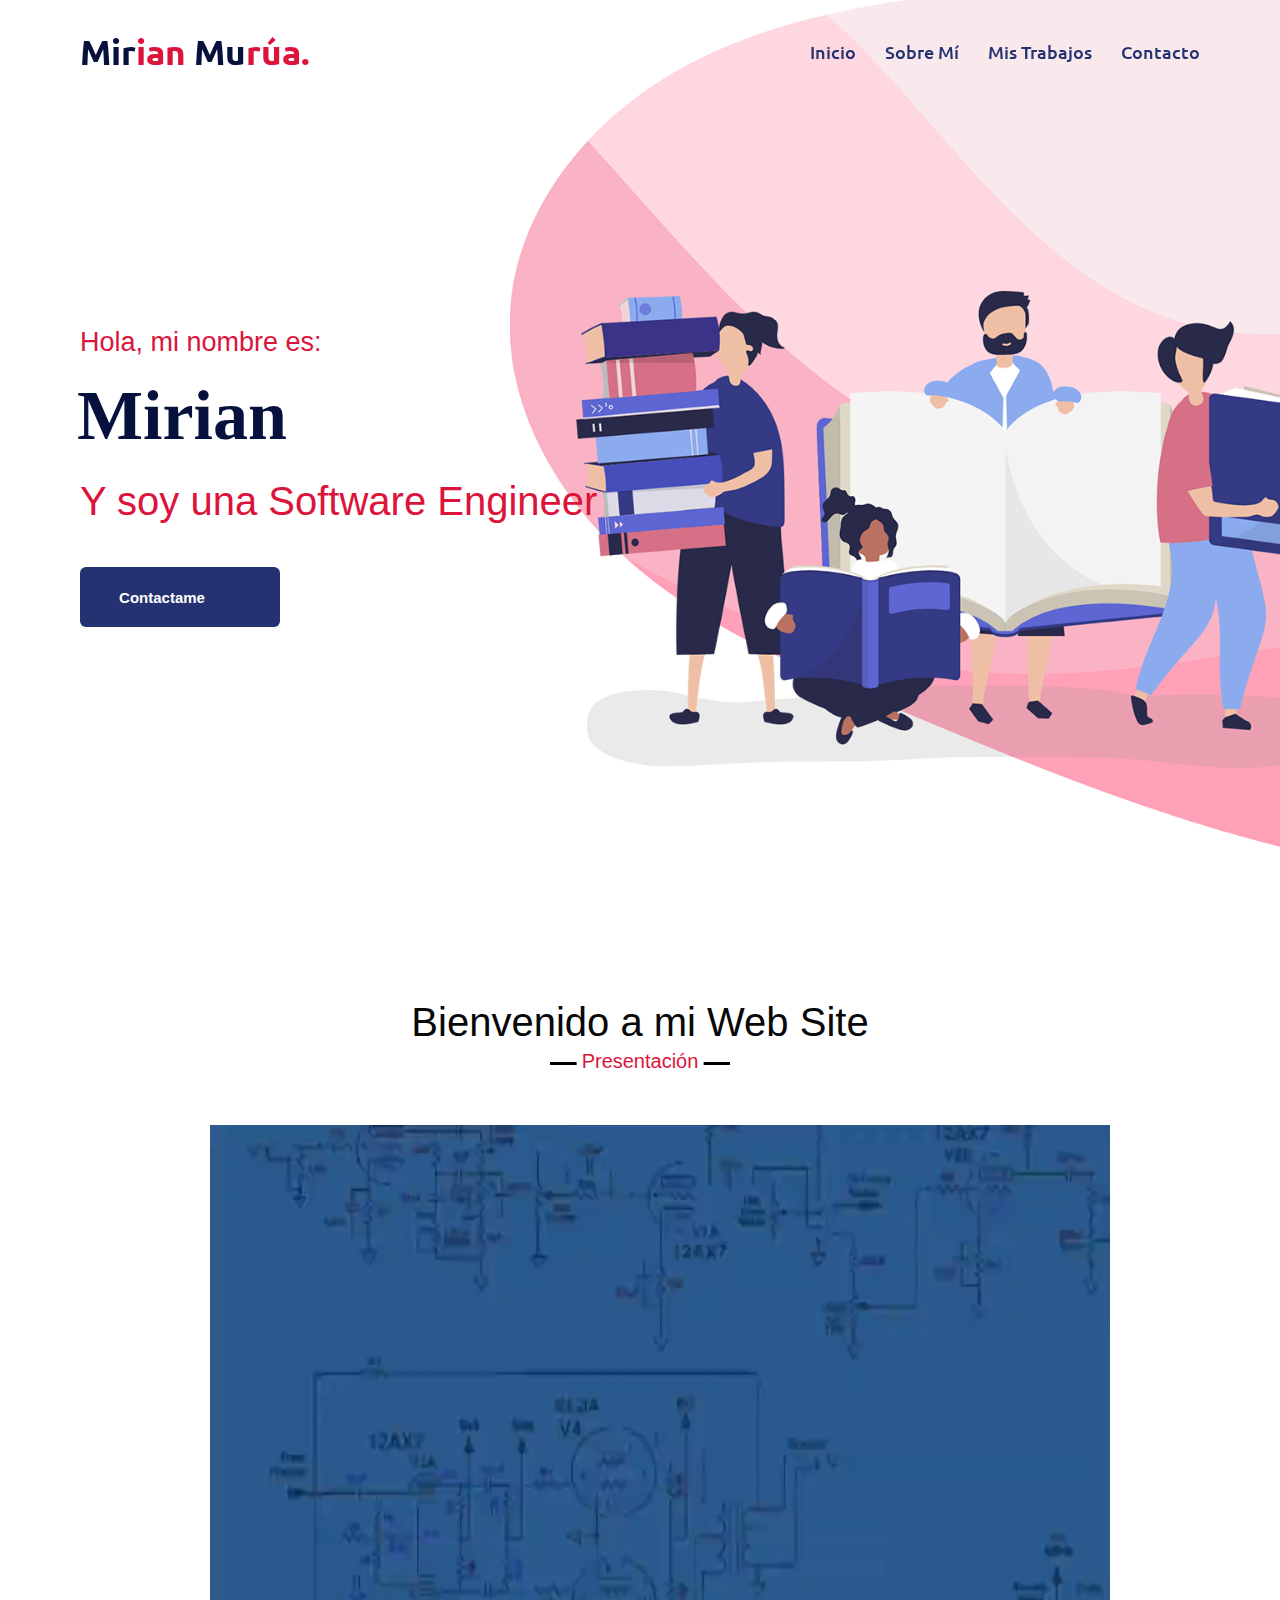
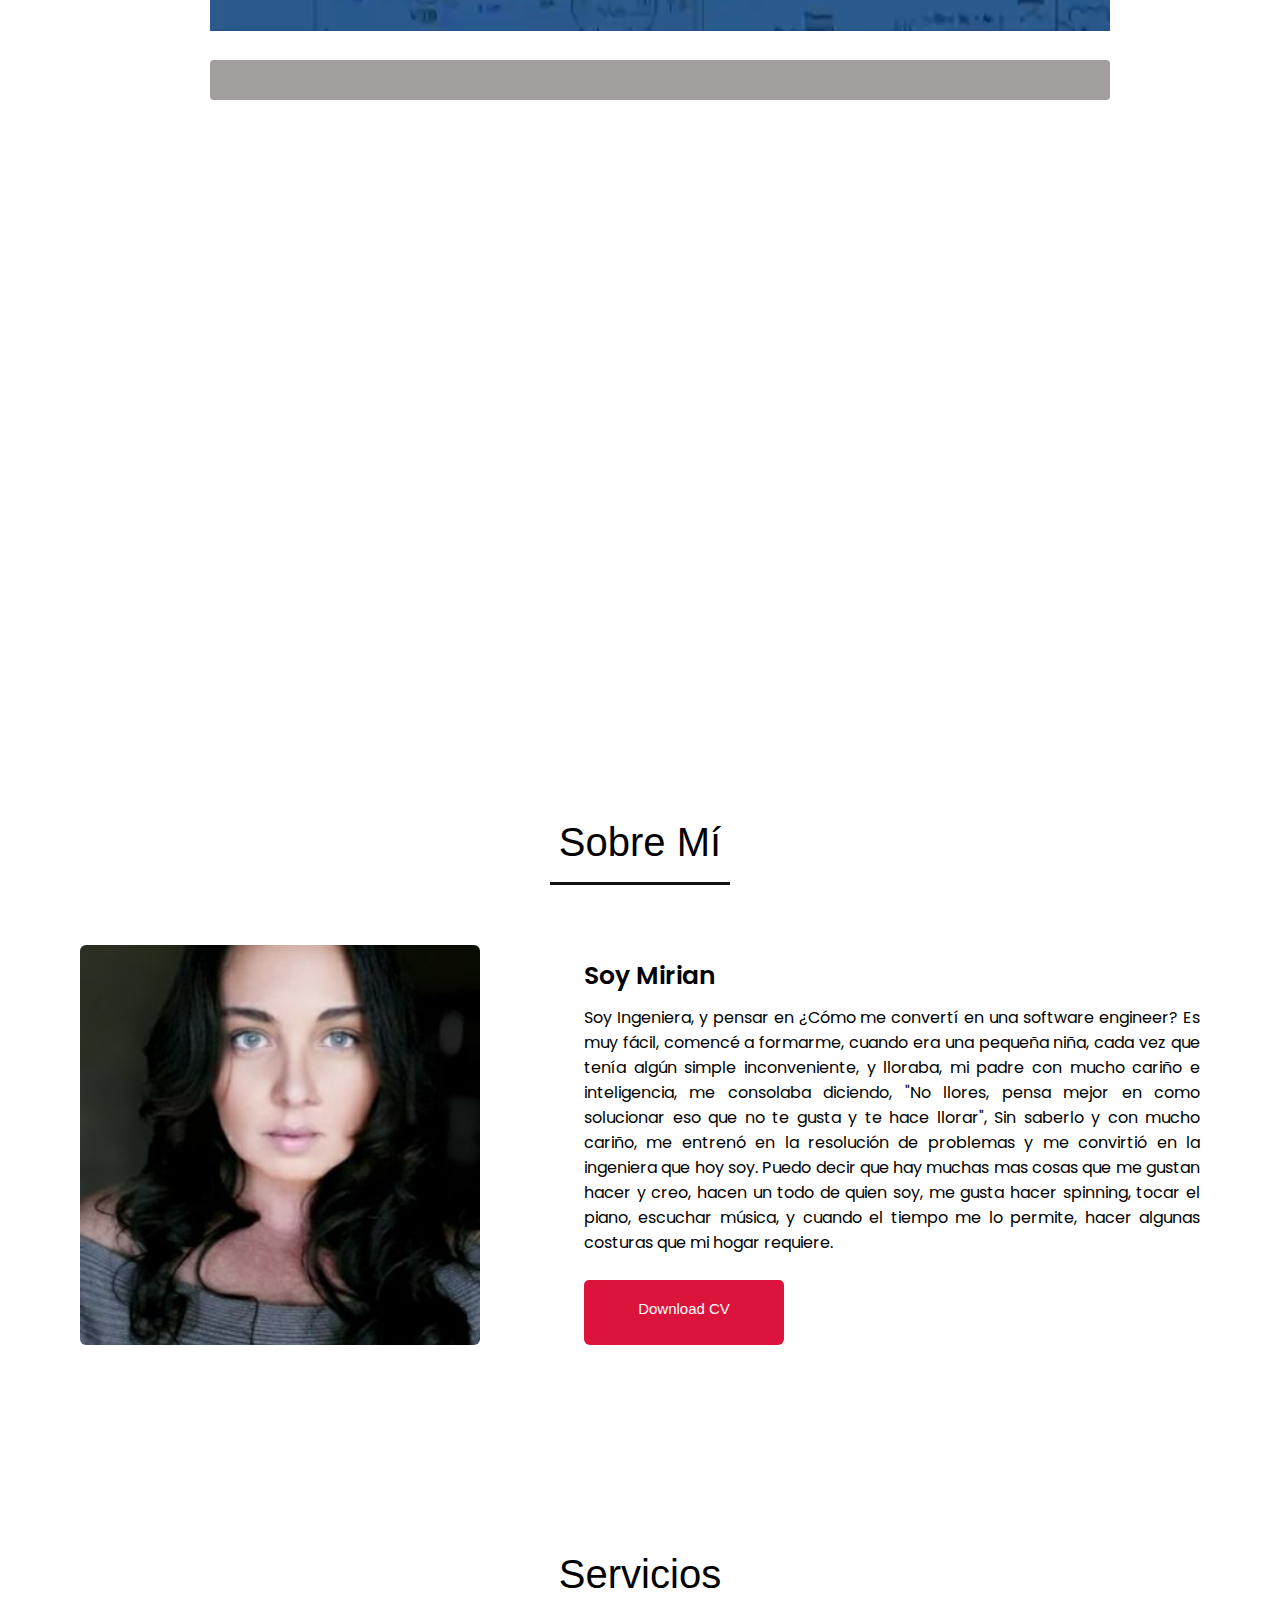
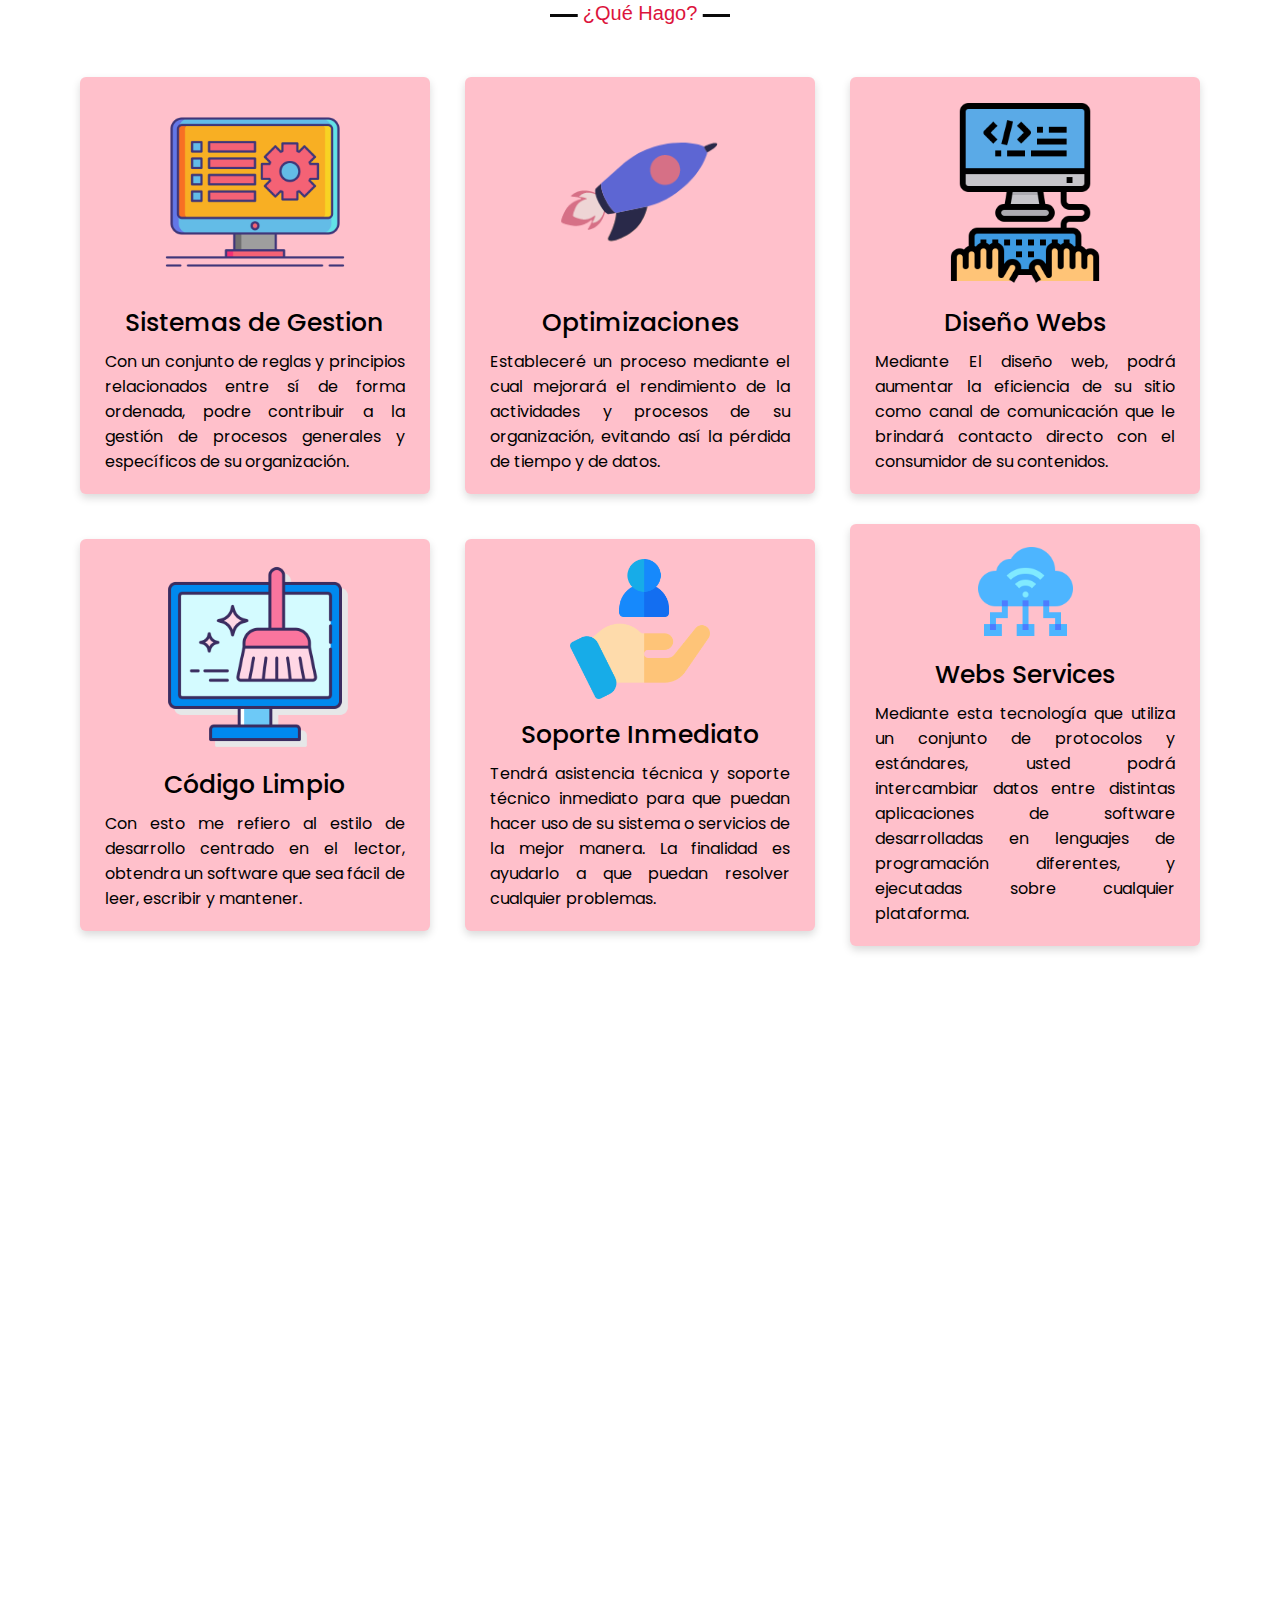
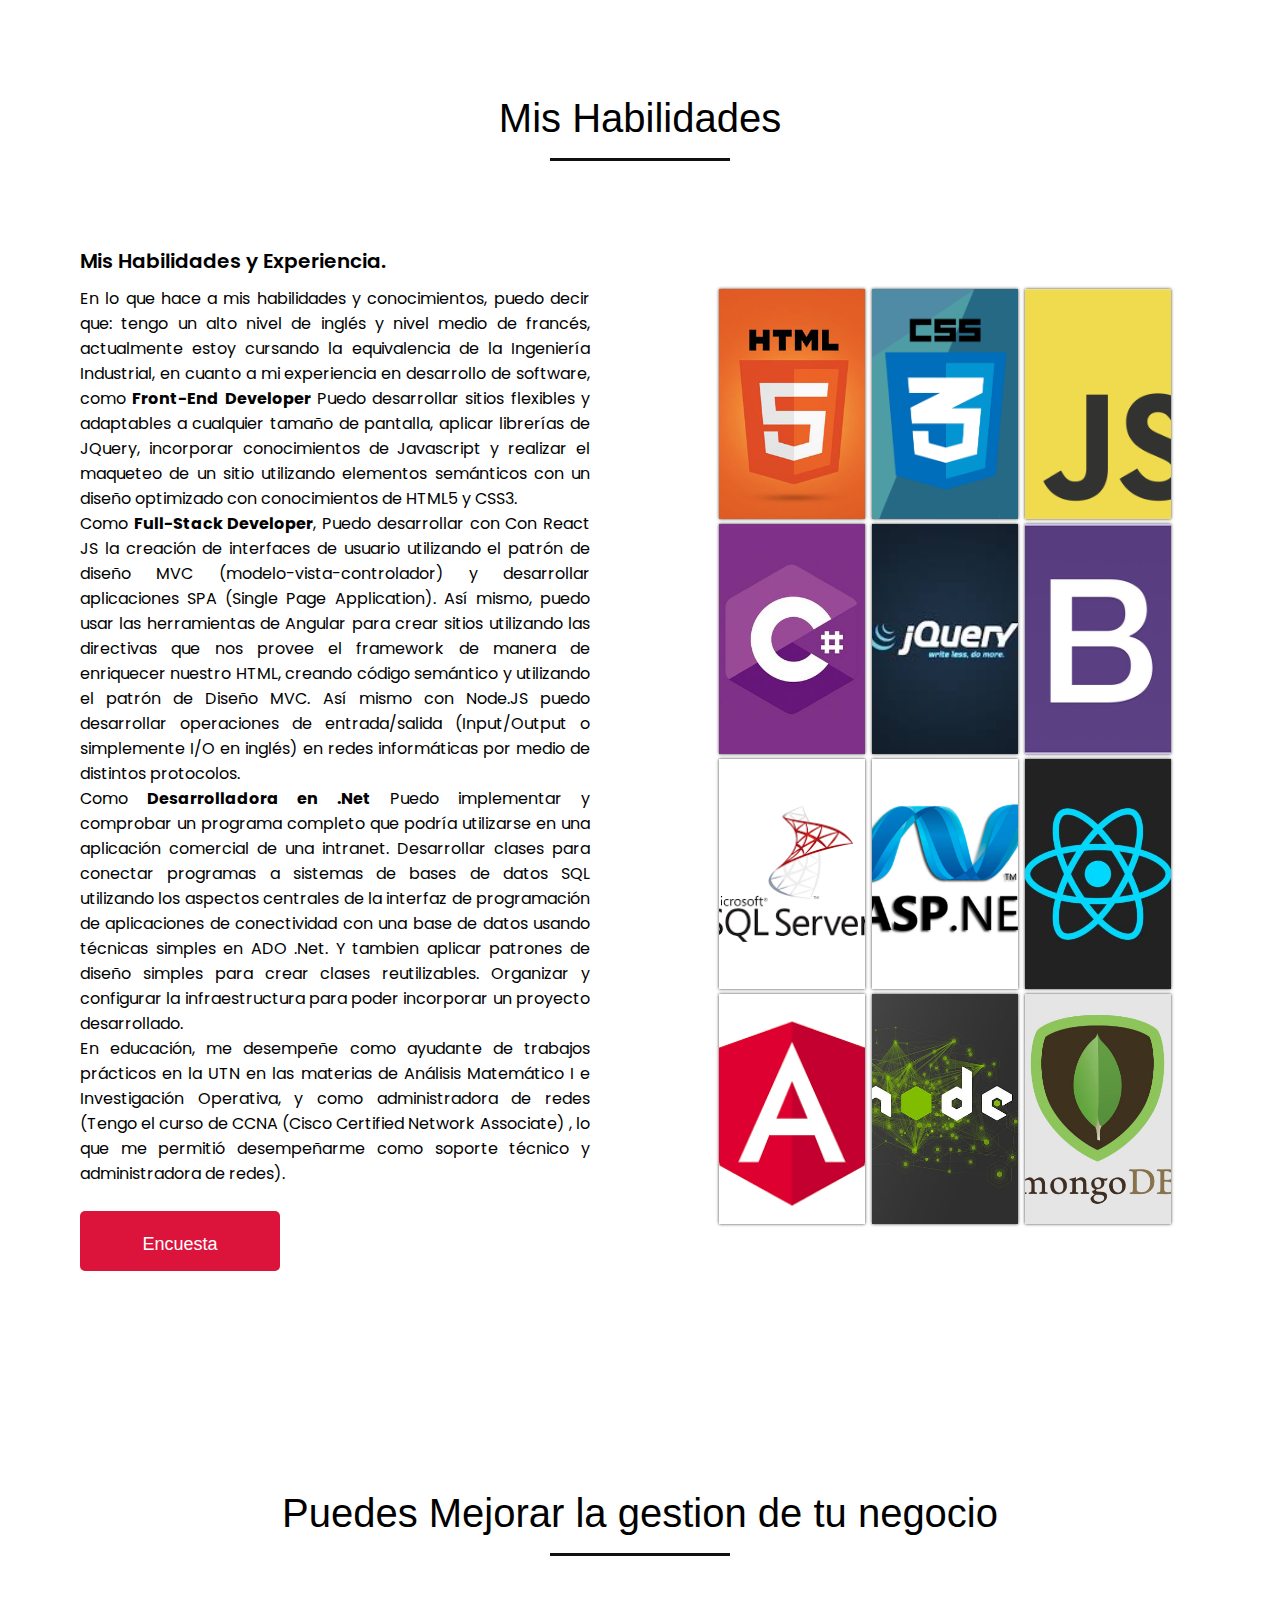
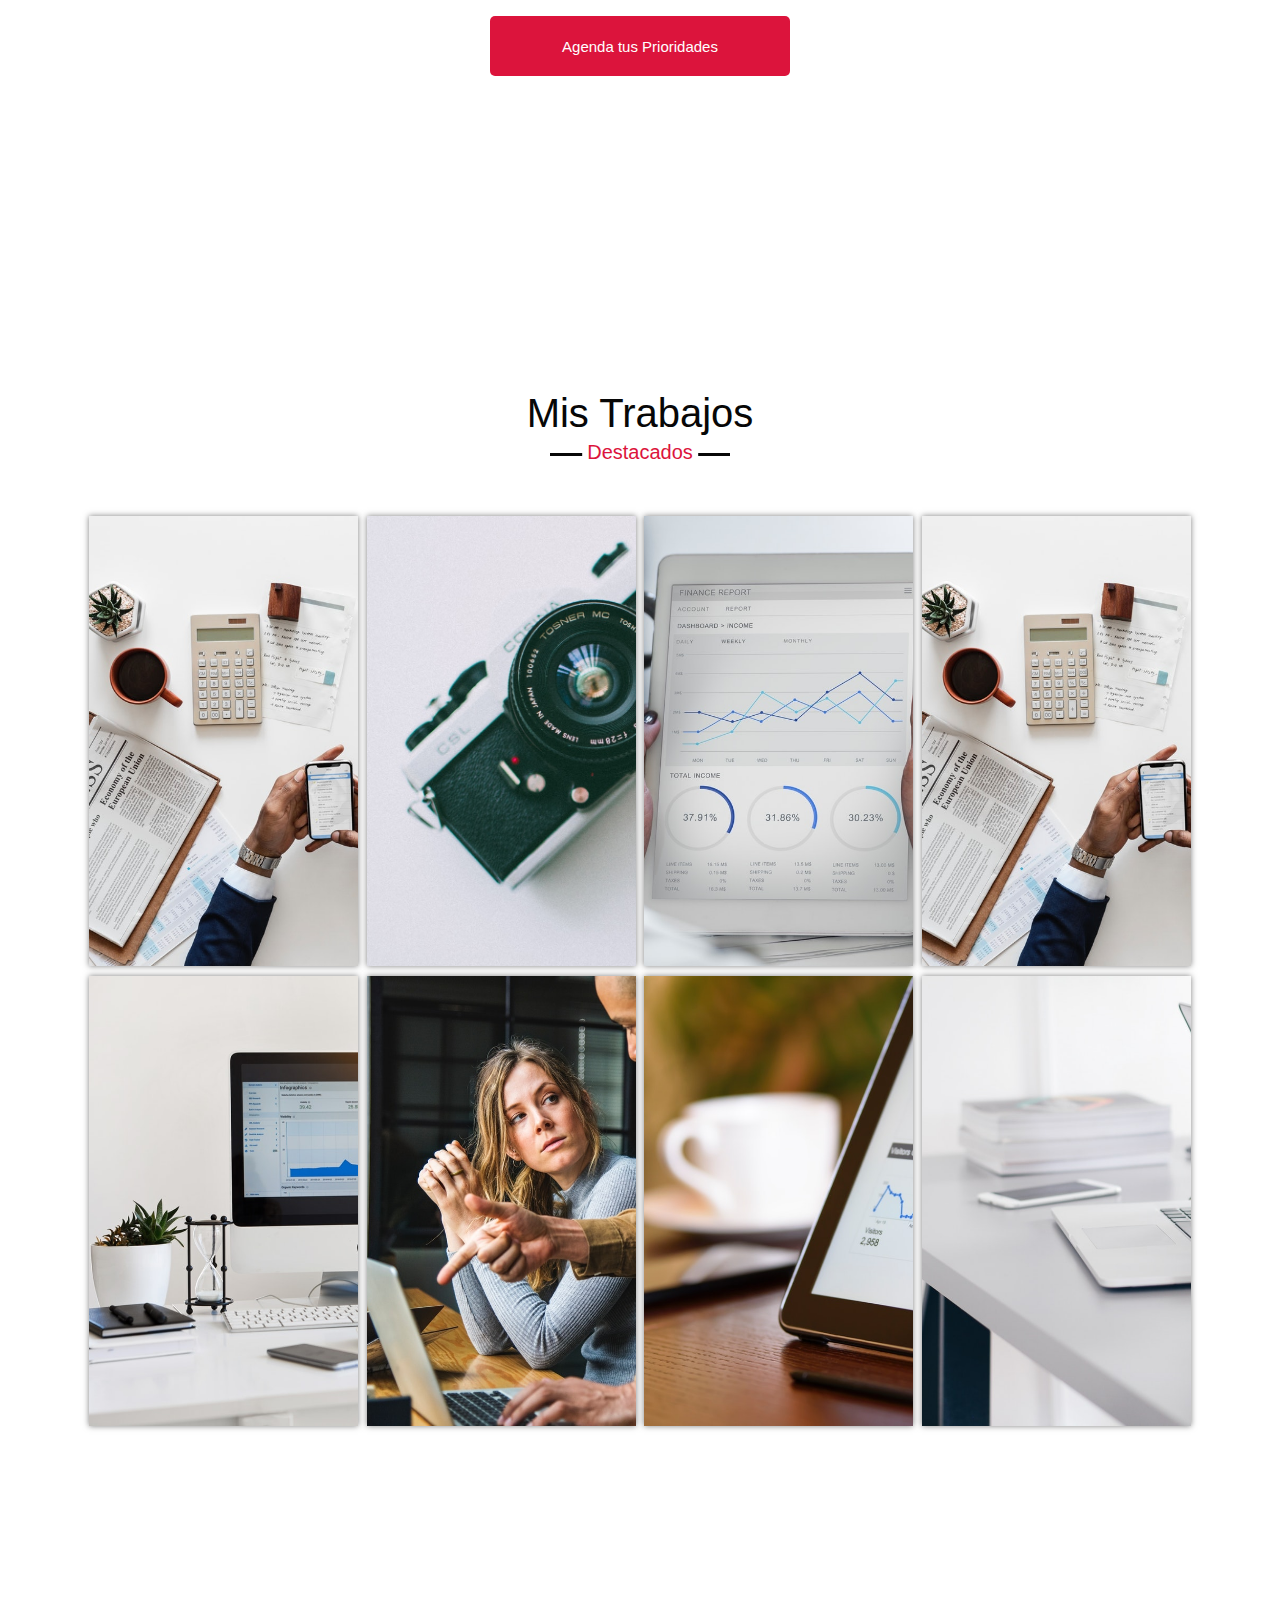
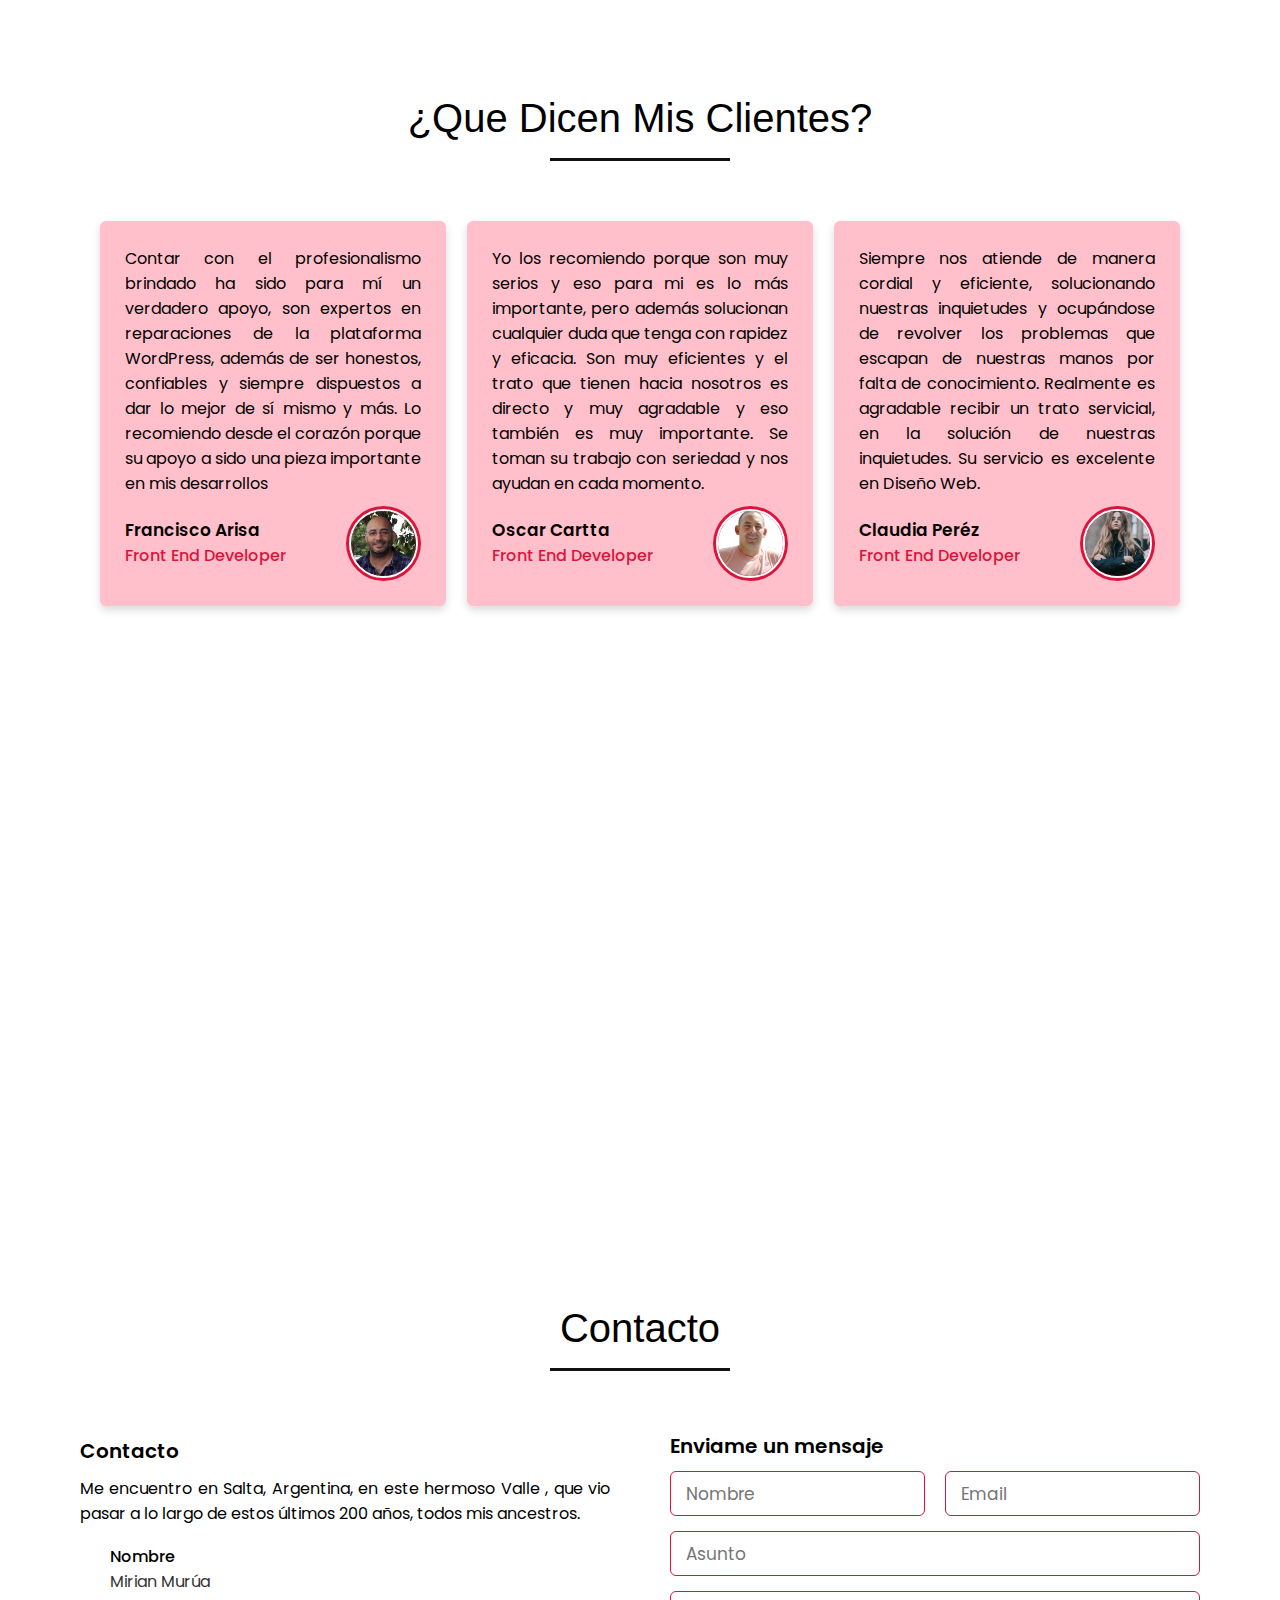
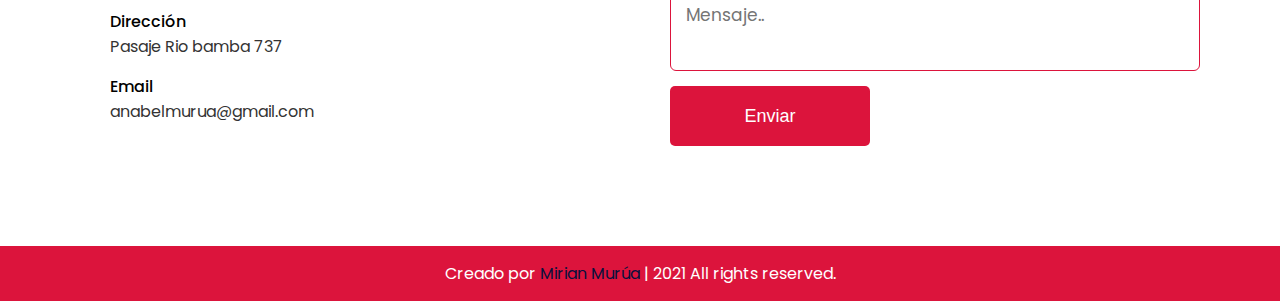
==== index.html @ 492519a0 "Se agrega el proyecto" ====
<!DOCTYPE html>

<html lang="en">

<head>
    <meta charset="UTF-8">
    <meta name="viewport" content="width=device-width, initial-scale=1.0">
    <title>Portfolio</title>
    <link rel="stylesheet" href="css/estilos.css">
    <link rel="stylesheet" href="https://use.fontawesome.com/releases/v5.4.1/css/all.css"
        integrity="sha384-5sAR7xN1Nv6T6+dT2mhtzEpVJvfS3NScPQTrOxhwjIuvcA67KV2R5Jz6kr4abQsz" crossorigin="anonymous">
    <script src="https://code.jquery.com/jquery-3.5.1.min.js"></script>
    <script src="https://cdnjs.cloudflare.com/ajax/libs/typed.js/2.0.11/typed.min.js"></script>
    <script src="https://cdnjs.cloudflare.com/ajax/libs/waypoints/4.0.1/jquery.waypoints.min.js"></script>
    <script src="https://cdnjs.cloudflare.com/ajax/libs/OwlCarousel2/2.3.4/owl.carousel.min.js"></script>
    <link rel="stylesheet"
        href="https://cdnjs.cloudflare.com/ajax/libs/OwlCarousel2/2.3.4/assets/owl.carousel.min.css" />
    <link href="https://file.myfontastic.com/UeNbDNg3uDru6TiywXn3oX/icons.css" rel="stylesheet">
</head>

<body>
    <div class="scroll-up-btn">
        <i class="fas fa-angle-up"></i>
    </div>
    <nav class="navbar">
        <div class="max-width">
            <div class="logo"><a href="#">Mir<span>ian</span> Mu<span>rúa.</span></a></div>
            <ul class="menu">
                <li><a href="#home" class="menu-btn">Inicio</a></li>
                <li><a href="#about" class="menu-btn">Sobre Mí</a></li>


                <li><a href="#teams" class="menu-btn">Mis Trabajos</a></li>
                <li><a href="#contact" class="menu-btn">Contacto</a></li>
            </ul>
            <div class="menu-btn">
                <i class="fas fa-bars"></i>
            </div>
        </div>
    </nav>


    <section class="home" id="home">
        <div class="max-width">
            <div class="home-content">
                <br>
                <br>
                <br>
                <div class="text-1">Hola, mi nombre es:</div><br>
                <div class="text-2">Mirian </div><br>
                <div class="text-3">Y soy una Software Engineer</div><br>
                <div class="btn-box2">
                    <button><a href="#" id="abrir">Contactame</a></button><br>
                </div>
            </div>
            <div id="miModal" class="modal">
                <div class="flex" id="flex">
                    <div class="contenido-modal">
                        <div class="modal-header flex">
                            <h2>Contacto</h2>

                            <span class="close" id="close">&times;</span>
                        </div>
                        <div class="modal-body">

                            <div class="icon-plane">
                                <svg version="1.1" id="Capa_1" xmlns="http://www.w3.org/2000/svg"
                                    xmlns:xlink="http://www.w3.org/1999/xlink" x="0px" y="0px" viewBox="0 0 525 512"
                                    style="enable-background:new 0 0 512 512;" xml:space="preserve">
                                    <g>
                                        <g>
                                            <path d="M506.955,1.314c-3.119-1.78-6.955-1.75-10.045,0.078L313.656,109.756c-4.754,2.811-6.329,8.943-3.518,13.697
                            c2.81,4.753,8.942,6.328,13.697,3.518l131.482-77.749L210.411,303.335L88.603,266.069l158.965-94
                            c4.754-2.812,6.329-8.944,3.518-13.698c-2.81-4.753-8.943-6.33-13.697-3.518L58.91,260.392c-3.41,2.017-5.309,5.856-4.84,9.791
                            s3.216,7.221,7.004,8.38l145.469,44.504L270.72,439.88c0.067,0.121,0.136,0.223,0.207,0.314c1.071,1.786,2.676,3.245,4.678,4.087
                            c1.253,0.527,2.57,0.784,3.878,0.784c2.563,0,5.086-0.986,6.991-2.849l73.794-72.12l138.806,42.466
                            c0.96,0.293,1.945,0.438,2.925,0.438c2.116,0,4.206-0.672,5.948-1.961C510.496,409.153,512,406.17,512,403V10
                            C512,6.409,510.074,3.093,506.955,1.314z M271.265,329.23c-1.158,1.673-1.779,3.659-1.779,5.694v61.171l-43.823-79.765
                            l193.921-201.21L271.265,329.23z M289.486,411.309v-62.867l48.99,14.988L289.486,411.309z M492,389.483l-196.499-60.116
                            L492,45.704V389.483z" />
                                        </g>
                                    </g>
                                    <g>
                                        <g>
                                            <path
                                                d="M164.423,347.577c-3.906-3.905-10.236-3.905-14.143,0l-93.352,93.352c-3.905,3.905-3.905,10.237,0,14.143
                            C58.882,457.024,61.441,458,64,458s5.118-0.976,7.071-2.929l93.352-93.352C168.328,357.815,168.328,351.483,164.423,347.577z" />
                                        </g>
                                    </g>
                                    <g>
                                        <g>
                                            <path
                                                d="M40.071,471.928c-3.906-3.903-10.236-3.903-14.142,0.001l-23,23c-3.905,3.905-3.905,10.237,0,14.143
                            C4.882,511.024,7.441,512,10,512s5.118-0.977,7.071-2.929l23-23C43.976,482.166,43.976,475.834,40.071,471.928z" />
                                        </g>
                                    </g>
                                    <g>
                                        <g>
                                            <path d="M142.649,494.34c-1.859-1.86-4.439-2.93-7.069-2.93c-2.641,0-5.21,1.07-7.07,2.93c-1.86,1.86-2.93,4.43-2.93,7.07
                            c0,2.63,1.069,5.21,2.93,7.07c1.86,1.86,4.44,2.93,7.07,2.93s5.21-1.07,7.069-2.93c1.86-1.86,2.931-4.44,2.931-7.07
                            C145.58,498.77,144.51,496.2,142.649,494.34z" />
                                        </g>
                                    </g>
                                    <g>
                                        <g>
                                            <path
                                                d="M217.051,419.935c-3.903-3.905-10.233-3.905-14.142,0l-49.446,49.445c-3.905,3.905-3.905,10.237,0,14.142
                            c1.953,1.953,4.512,2.929,7.071,2.929s5.118-0.977,7.071-2.929l49.446-49.445C220.956,430.172,220.956,423.84,217.051,419.935z" />
                                        </g>
                                    </g>
                                    <g>
                                        <g>
                                            <path
                                                d="M387.704,416.139c-3.906-3.904-10.236-3.904-14.142,0l-49.58,49.58c-3.905,3.905-3.905,10.237,0,14.143
                            c1.953,1.952,4.512,2.929,7.071,2.929s5.118-0.977,7.071-2.929l49.58-49.58C391.609,426.377,391.609,420.045,387.704,416.139z" />
                                        </g>
                                    </g>
                                    <g>
                                        <g>
                                            <path d="M283.5,136.31c-1.86-1.86-4.44-2.93-7.07-2.93s-5.21,1.07-7.07,2.93c-1.859,1.86-2.93,4.44-2.93,7.08
                            c0,2.63,1.07,5.2,2.93,7.06c1.86,1.87,4.44,2.93,7.07,2.93s5.21-1.06,7.07-2.93c1.859-1.86,2.93-4.43,2.93-7.06
                            C286.43,140.75,285.36,138.17,283.5,136.31z" />
                                        </g>
                                    </g>
                                    <g>
                                    </g>
                                    <g>
                                    </g>
                                    <g>
                                    </g>
                                    <g>
                                    </g>
                                    <g>
                                    </g>
                                    <g>
                                    </g>
                                    <g>
                                    </g>
                                    <g>
                                    </g>
                                    <g>
                                    </g>
                                    <g>
                                    </g>
                                    <g>
                                    </g>
                                    <g>
                                    </g>
                                    <g>
                                    </g>
                                    <g>
                                    </g>
                                    <g>
                                    </g>
                                </svg>

                                <div class="col">

                                    <p>anabelmurua@gmail.com</p>
                                </div>
                                <div class="redes-s">

                                    <a href="https://www.linkedin.com//"><i class="icono fab fa-linkedin"></i></a>
                                    <a href="https://github.com//"><i class=" icono fab fa-github"></i></a>
                                    <a href="https://join.skype.com/invite/xwPfm1Pbn8tn//"><i
                                            class="icono fab fa-skype"></i></a>

                                </div>
                            </div>
                        </div>
                        <div class="footer">
                            <h3>Mirian Anabel Murúa</h3>
                        </div>
                    </div>
                </div>

            </div>
        </div>
    </section>

    <section class="services2" id="">
        <div class="max-width">
            <h2 class="title">Bienvenido a mi Web Site</h2>
            <div class="serv-content">
                <div id="Servicios">

                    <video src="img/Electronics - 5364.mp4" id="mivideo"></video>
                    <div id="botonera">
                        <nav id="botonera_video">
                            <ul>
                                <li><a href="#Servicios" id="atras" onclick="saltar(-5)"><span
                                            class="icon-fast-backward"></span></a></li>
                                <li><a href="#Servicios" id="reproducir" onclick="reproducir()"><span
                                            class="icon-play"></span></a></li>
                                <li><a href="#Servicios" id="frenar" onclick="detener()"><span
                                            class="icon-stop"></span></a></li>

                                <li><a href="#Servicios" id="adelante" onclick="saltar(5)"><span
                                            class="icon-fast-forward"></span></a></li>

                            </ul>

                        </nav>
                    </div>
                </div>
            </div>
        </div>
    </section>

    <div id="gestion2">
        <section class="about1" id="about">
            <div class="max-width">
                <h2></h2>
            </div>
        </section>
    </div>

    <section class="about" id="about">
        <div class="max-width">
            <h2 class="title">Sobre Mí</h2>
            <div class="about-content">
                <div class="column left">
                    <img src="img/profile-1.jpg" alt="">
                </div>
                <div class="column right">
                    <div class="text">Soy Mirian <span class="typing-2"></span></div>
                    <p>Soy Ingeniera, y pensar en ¿Cómo me convertí en una software engineer? Es muy fácil, comencé a
                        formarme, cuando era una pequeña niña, cada vez que tenía algún simple inconveniente,
                        y lloraba, mi padre con mucho cariño e inteligencia, me consolaba diciendo,
                        "No llores, pensa mejor en como solucionar eso que no te gusta y te hace llorar", Sin saberlo y
                        con mucho cariño, me entrenó en la resolución de problemas y me convirtió en la ingeniera que
                        hoy soy.
                        Puedo decir que hay muchas mas cosas que me gustan hacer y creo, hacen un todo de quien soy, me
                        gusta hacer spinning, tocar el piano, escuchar música, y cuando el tiempo me lo permite, hacer
                        algunas costuras que mi hogar requiere.</p><br>

                    <div class="btn-box2">
                        <button><a href="MirianMurua.pdf" class="btn-box2" download=MirianMuruaCV.pdf id="">Download
                                CV</a></button>
                    </div>

                </div>
            </div>
        </div>
    </section>

    <section class="services" id="services">
        <div class="max-width">
            <h2 class="title">Servicios</h2>
            <div class="serv-content">
                <div class="card">
                    <div class="box">
                        <img src="img/testing.png" class="" style="width: 190px; height: 190px;" alt="">
                        <div class="text">Sistemas de Gestion</div>
                        <p>Con un conjunto de reglas y principios relacionados entre sí de forma ordenada, podre
                            contribuir a la gestión de procesos generales y específicos de su organización.</p>
                    </div>
                </div>
                <div class="card">
                    <div class="box">
                        <img src="img/pic-3.png" class="" style="width: 190px; height: 190px;" alt="">
                        <div class="text">Optimizaciones</div>
                        <p>Estableceré un proceso mediante el cual mejorará el rendimiento de la actividades y procesos
                            de su organización, evitando así la pérdida de tiempo y de datos.</p>
                    </div>
                </div>
                <div class="card">
                    <div class="box">
                        <img src="img/coding.png" class="" style="width: 190px; height: 190px;" alt="">
                        <div class="text">Diseño Webs</div>
                        <p>Mediante El diseño web, podrá aumentar la eficiencia de su sitio como canal de comunicación
                            que le brindará contacto directo con el consumidor de su contenidos.</p>
                    </div>
                </div>
                <div class="card">
                    <div class="box">
                        <img src="img/computer.png" class="" style="width: 190px; height: 190px;" alt="">
                        <div class="text">Código Limpio</div>
                        <p> Con esto me refiero al estilo de desarrollo centrado en el lector, obtendra un software que
                            sea fácil de leer, escribir y mantener.</p>
                    </div>
                </div>
                <div class="card">
                    <div class="box">
                        <img src="img/customer.png" class="" style="width: 140px; height: 140px;" alt="">
                        <div class="text">Soporte Inmediato</div>
                        <p>Tendrá asistencia técnica y soporte técnico inmediato para que puedan hacer uso de su sistema
                            o servicios de la mejor manera. La finalidad es ayudarlo a que puedan resolver cualquier
                            problemas.</p>
                    </div>
                </div>
                <div class="card">
                    <div class="box">
                        <img src="img/cloud-service.png" class="" style="width: 95px; height: 95px;" alt="">
                        <div class="text">Webs Services</div>
                        <p>Mediante esta tecnología que utiliza un conjunto de protocolos y estándares, usted podrá
                            intercambiar datos entre distintas aplicaciones de software desarrolladas en lenguajes de
                            programación diferentes, y ejecutadas sobre cualquier plataforma.</p>
                    </div>
                </div>
            </div>
        </div>
        </div>
    </section>

    <div id="gestion3">
        <section class="about1" id="about">
            <div class="max-width">
                <h2></h2>
            </div>




        </section>
    </div>

    <section class="skills" id="skills">
        <div class="max-width">
            <h2 class="title">Mis Habilidades</h2><br>
            <div class="skills-content">
                <div class="column left">
                    <div class="text">Mis Habilidades y Experiencia.</div>
                    <p>En lo que hace a mis habilidades y conocimientos, puedo decir que: tengo un alto nivel de inglés
                        y nivel medio de francés, actualmente estoy cursando la equivalencia de la Ingeniería
                        Industrial, en cuanto a mi experiencia en desarrollo de software,
                        como <strong>Front-End Developer</strong> Puedo desarrollar sitios flexibles y adaptables a
                        cualquier tamaño de
                        pantalla, aplicar librerías de JQuery, incorporar conocimientos de Javascript y realizar el
                        maqueteo de un sitio utilizando elementos semánticos con un diseño optimizado con conocimientos
                        de HTML5 y CSS3.<br>
                        Como <strong>Full-Stack Developer</strong>, Puedo desarrollar con Con React JS la creación de
                        interfaces de
                        usuario utilizando el patrón de diseño MVC (modelo-vista-controlador) y desarrollar aplicaciones
                        SPA (Single Page Application). Así mismo, puedo usar las herramientas de Angular para crear
                        sitios utilizando las directivas que nos provee el framework de manera de enriquecer nuestro
                        HTML, creando código semántico y utilizando el patrón de Diseño MVC. Así mismo con Node.JS puedo
                        desarrollar operaciones de entrada/salida (Input/Output o simplemente I/O en inglés) en redes
                        informáticas por medio de distintos protocolos.<br>
                        Como <strong>Desarrolladora en .Net</strong> Puedo implementar y comprobar un programa completo
                        que podría
                        utilizarse en una aplicación comercial de una intranet. Desarrollar clases para conectar
                        programas a sistemas de bases de datos SQL utilizando los aspectos centrales de la interfaz de
                        programación de aplicaciones de conectividad con una base de datos usando técnicas simples en
                        ADO .Net. Y tambien aplicar patrones de diseño simples para crear clases reutilizables.
                        Organizar y configurar la infraestructura para poder incorporar un proyecto desarrollado.<br>

                        En educación, me desempeñe como ayudante de trabajos prácticos en la UTN en las
                        materias de Análisis Matemático I e Investigación Operativa, y como administradora de redes
                        (Tengo el curso de CCNA (Cisco Certified Network Associate) , lo que me permitió desempeñarme
                        como soporte técnico y administradora de redes).</p><br>

                    <div class="btn-box2">
                        <button><a href="encuesta.html" id="">Encuesta</a></button>
                    </div>

                </div>
                <div class="column right">
                    <div class="galeria">

                        <div class="contenedor-imagenes">
                            <div class="imagen">
                                <img src="img/html.jpg" alt=""style="">
                                <div class="overlay">
                                    <h2><strong>Certificado</strong></h2>
                                    <div id="proyecto1"></div> <a href="https://www.linkedin.com/feed/" target="blank"><img
                                            src="img/export.png" alt="" style="width: 170px; height: 170px;"></a>
                                </div>
                            </div>
                            <div class="imagen">
                                <img src="img/css.png" alt=""style="">
                                <div class="overlay">
                                    <h2><strong>Certificado</strong></h2>
                                    <div id="proyecto1"></div> <a href="https://www.linkedin.com/feed/" target="blank"><img
                                            src="img/export.png" alt="" style="width: 170px; height: 170px;"></a>

                                </div>
                            </div>
                            <div class="imagen">
                                <img src="img/JS.png" alt=""style="">
                                <div class="overlay">
                                    <h2><strong>Certificado</strong></h2>
                                    <div id="proyecto1"></div> <a href="https://www.linkedin.com/feed/" target="blank"><img
                                            src="img/export.png" alt="" style="width: 170px; height: 170px;"></a>
                                </div>
                            </div>
                            <div class="imagen">
                                <img src="img/c.jpg" alt=""style="">
                                <div class="overlay">
                                    <h2><strong>Certificado</strong></h2>
                                    <div id="proyecto1"></div> <a href="https://www.linkedin.com/feed/" target="blank"><img
                                            src="img/export.png" alt="" style="width: 170px; height: 170px;"></a>
                                </div>
                            </div>
                            <div class="imagen">
                                <img src="img/Jquerry.jpg" alt=""style="">
                                <div class="overlay">
                                    <h2><strong>Certificado</strong></h2>
                                    <div id="proyecto1"></div> <a href="https://www.linkedin.com/feed/" target="blank"><img
                                            src="img/export.png" alt="" style="width: 170px; height: 170px;"></a>
                                </div>
                            </div>
                            <div class="imagen">
                                <img src="img/bootstrap.jpg" alt=""style="">
                                <div class="overlay">
                                    <h2><strong>Certificado</strong></h2>
                                    <div id="proyecto1"></div> <a href="https://www.linkedin.com/feed/" target="blank"><img
                                            src="img/export.png" alt="" style="width: 170px; height: 170px;"></a>
                                </div>
                            </div>
                            <div class="imagen">
                                <img src="img/sql server.png" alt=""style="">
                                <div class="overlay">
                                    <h2><strong>Certificado</strong></h2>
                                    <div id="proyecto1"></div> <a href="https://www.linkedin.com/feed/" target="blank"><img
                                            src="img/export.png" alt="" style="width: 170px; height: 170px;"></a>
                                </div>
                            </div>
                            <div class="imagen">
                                <img src="img/ASP-NET.jpg" alt=""style="">
                                <div class="overlay">
                                    <h2><strong>Certificado</strong></h2>
                                    <div id="proyecto1"></div> <a href="https://www.linkedin.com/feed/" target="blank"><img
                                            src="img/export.png" alt="" style="width: 170px; height: 170px;"></a>
                                </div>
                            </div>
                            <div class="imagen">
                                <img src="img/react.jpg" alt=""style="">
                                <div class="overlay">
                                    <h2><strong>Certificado</strong></h2>
                                    <div id="proyecto1"></div> <a href="https://www.linkedin.com/feed/" target="blank"><img
                                            src="img/export.png" alt="" style="width: 170px; height: 170px;"></a>
                                </div>
                            </div>
                            <div class="imagen">
                                <img src="img/angular.png" alt=""style="">
                                <div class="overlay">
                                    <h2><strong>Certificado</strong></h2>
                                    <div id="proyecto1"></div> <a href="https://www.linkedin.com/feed/" target="blank"><img
                                            src="img/export.png" alt="" style="width: 170px; height: 170px;"></a>
                                </div>
                            </div>
                            <div class="imagen">
                                <img src="img/node.jpg" alt=""style="">
                                <div class="overlay">
                                    <h2><strong>Certificado</strong></h2>
                                    <div id="proyecto1"></div> <a href="https://www.linkedin.com/feed/" target="blank"><img
                                            src="img/export.png" alt="" style="width: 170px; height: 170px;"></a>
                                </div>
                            </div>
                            <div class="imagen">
                                <img src="img/MongoDB.jpg" alt=""style="">
                                <div class="overlay">
                                    <h2><strong>Certificado</strong></h2>
                                    <div id="proyecto1"></div> <a href="https://www.linkedin.com/feed/" target="blank"><img
                                            src="img/export.png" alt="" style="width: 170px; height: 170px;"></a>
                                </div>
                            </div>

                        </div>
                    </div>
                </div>
            </div>
    </section>

    <div id="gestion">
        <section class="about1" id="about">
            <div class="max-width">
                <h2 class="title">Puedes Mejorar la gestion de tu negocio</h2>
            </div>



            <div class="btn-box2">
                <button><a href="agenda.html" id="">Agenda tus Prioridades</a></button>
            </div>
        </section>
    </div>
    <section class="teams" id="teams">
        <div class="max-width">
            <h2 class="title">Mis Trabajos</h2>
            <div class="galeria-port">
                <div class="imagen-port">
                    <img src="img/img1.jpg" class="" style="width: 500px; height: 450px;" alt="">
                    <div class="hover-galeria">
                        <div id="proyecto1"> <a href="https://mirianmurua.000webhostapp.com/Murua_TFB/Index.html#home"
                                target="blank"><img src="img/foreign.png" alt=""></a></div><br>
                        <p>Proyecto en Boostrapt con HTML, CSS y JavaScript</p><br>
                        <div id="proyecto1"> <a
                                href="https://github.com/MirianAnabelMurua/Proyecto-en-Boostrapt-con-HTML-CSS-y-JavaScript"
                                target="blank"><img src="img/github (1).png" alt=""></a></div><br>
                    </div>
                </div>
                <div class="imagen-port">
                    <img src="img/img2.jpg" style="width: 500px; height: 450px;" alt="">
                    <div class="hover-galeria">
                        <div id="proyecto1"> <a href="" target="blank"><img src="" alt=""></a></div><br>
                        <p>Proyecto en .React.JS con Firebase</p><br>
                        <div id="proyecto1"> <a href="https://github.com/MirianAnabelMurua/React_Firebase"
                                target="blank"><img src="img/github (1).png" alt=""></a></div><br>
                    </div>
                </div>
                <div class="imagen-port">
                    <img src="img/img3.jpg" class="" style="width: 500px; height: 450px;" alt="">
                    <div class="hover-galeria">
                        <div id="proyecto1"> <a href="" target="blank"><img src="" alt=""></a></div><br>
                        <p>Proyecto en Angular con jsonfy</p><br>
                        <div id="proyecto1"> <a href="https://github.com/MirianAnabelMurua/Angular-Jsonfy"
                                target="blank"><img src="img/github (1).png" alt=""></a></div><br>
                    </div>
                </div>
                <div class="imagen-port">
                    <img src="img/img1.jpg" class="" style="width: 500px; height: 450px;" alt="">
                    <div class="hover-galeria">
                        <div id="proyecto1"> <a href="Certificado2.html"
                                target="blank"><img src="img/foreign.png" alt=""></a></div><br>
                        <p>Proyecto Ventas en C#, SQLServer</p>
                        <br</div><br>
                            <div id="proyecto1"> <a href="https://github.com/MirianAnabelMurua/Ventas"
                                    target="blank"><img src="img/github (1).png" alt=""></a></div><br>
                    </div>
                </div>
                <div class="imagen-port">
                    <img src="img/img5.jpg" class="" style="width: 500px; height: 450px;" alt="">
                    <div class="hover-galeria">
                        <div id="proyecto1"> <a href="" target="blank"><img src="" alt=""></a></div><br>
                        <p>Proyecto en Java con SQLServer</p><br>
                        <div id="proyecto1"> <a href="" target="blank"><img src="img/github (1).png" alt=""></a></div>
                        <br>
                    </div>
                </div>
                <div class="imagen-port">
                    <img src="img/img6.jpg" class="" style="width: 500px; height: 450px;" alt="">
                    <div class="hover-galeria">
                        <div id="proyecto1"> <a href="" target="blank"><img src="" alt=""></a></div><br>
                        <p>Proyecto en.Net con C#, SQLServer</p><br>
                        <div id="proyecto1"> <a href="https://github.com/MirianAnabelMurua/Sistema-de-Ventas"
                                target="blank"><img src="img/github (1).png" alt=""></a></div><br>
                    </div>
                </div>
                <div class="imagen-port">
                    <img src="img/img7.jpg" class="" style="width: 500px; height: 450px;" alt="">
                    <div class="hover-galeria">
                        <div id="proyecto1"> <a href="" target="blank"><img src="" alt=""></a></div><br>
                        <p>Proyecto en .Net con C#, SQLServer</p><br>
                        <div id="proyecto1"> <a href="" target="blank"><img src="img/github (1).png" alt=""></a></div>
                        <br>
                    </div>
                </div>
                <div class="imagen-port">
                    <img src="img/img8.jpg" class="" style="width: 500px; height: 450px;" alt="">
                    <div class="hover-galeria">
                        <div id="portfolio"> <a href="" target="blank"><img src="" alt=""></a></div><br>
                        <p>Proyecto en HTML, CSS, JavaScript</p><br>
                        <div id="proyecto1"> <a href="https://github.com/MirianAnabelMurua/Portfolio"
                                target="blank"><img src="img/github (1).png" alt=""></a></div><br>
                    </div>
                </div>
            </div>
        </div>

    </section>

    <section class="contact" id="">
        <div class="max-width">
            <h2 class="title">¿Que Dicen Mis Clientes?</h2>
            <div class="wrapper">
                <div class="box">
                    <i class="fas fa-quote-left quote"></i>
                    <p>Contar con el profesionalismo brindado ha sido para mí un verdadero apoyo, son expertos en
                        reparaciones de la plataforma WordPress, además de ser honestos, confiables y siempre dispuestos
                        a dar lo mejor de sí mismo y más. Lo recomiendo desde el corazón porque su apoyo a sido una
                        pieza importante en mis desarrollos</p>
                    <div class="content">
                        <div class="info">
                            <div class="name">Francisco Arisa</div>
                            <div class="job">Front End Developer </div>
                            <div class="stars">
                                <i class="fas fa-star"></i>
                                <i class="fas fa-star"></i>
                                <i class="far fa-star"></i>
                                <i class="far fa-star"></i>
                                <i class="far fa-star"></i>
                            </div>
                        </div>
                        <div class="image">
                            <img src="img/profile-1.jpeg" alt="">
                        </div>
                    </div>
                </div>
                <div class="box">
                    <i class="fas fa-quote-left quote"></i>
                    <p>Yo los recomiendo porque son muy serios y eso para mi es lo más importante, pero además
                        solucionan cualquier duda que tenga con rapidez y eficacia. Son muy eficientes y el trato que
                        tienen hacia nosotros es directo y muy agradable y eso también es muy importante. Se toman su
                        trabajo con seriedad y nos ayudan en cada momento.</p>
                    <div class="content">
                        <div class="info">
                            <div class="name">Oscar Cartta</div>
                            <div class="job"> Front End Developer </div>
                            <div class="stars">
                                <i class="fas fa-star"></i>
                                <i class="fas fa-star"></i>
                                <i class="fas fa-star"></i>
                                <i class="far fa-star"></i>
                                <i class="far fa-star"></i>
                            </div>
                        </div>
                        <div class="image">
                            <img src="img/profile-2.jpg" alt="">
                        </div>
                    </div>
                </div>
                <div class="box">
                    <i class="fas fa-quote-left  quote"></i>
                    <p>Siempre nos atiende de manera cordial y eficiente, solucionando nuestras inquietudes y ocupándose
                        de revolver los problemas que escapan de nuestras manos por falta de conocimiento. Realmente es
                        agradable recibir un trato servicial, en la solución de nuestras inquietudes. Su servicio es
                        excelente en Diseño Web.</p>
                    <div class="content">
                        <div class="info">
                            <div class="name">Claudia Peréz</div>
                            <div class="job">Front End Developer</div>
                            <div class="stars">
                                <i class="fas fa-star"></i>
                                <i class="fas fa-star"></i>
                                <i class="fas fa-star"></i>
                                <i class="fas fa-star"></i>
                                <i class="far fa-star"></i>
                            </div>
                        </div>
                        <div class="image">
                            <img src="img/profile-3.jpeg" alt="">
                        </div>
                    </div>
                </div>
            </div>
    </section>
    <section class="home2" id="home">
        <div class="max-width">
            <div class="home-content">
    </section>

    <section class="contact" id="contact">
        <div class="max-width">
            <h2 class="title">Contacto</h2>
            <div class="contact-content">
                <div class="column left">
                    <div class="text">Contacto</div>
                    <p>Me encuentro en Salta, Argentina, en este hermoso Valle , que vio pasar a lo largo de estos
                        últimos 200 años, todos mis ancestros.</p>
                    <div class="icons">
                        <div class="row">
                            <i class="far fa-user"></i>
                            <div class="info">
                                <div class="head">Nombre</div>
                                <div class="sub-title">Mirian Murúa</div>
                            </div>
                        </div>
                        <div class="row">
                            <i class="fas fa-map-signs"></i>
                            <div class="info">
                                <div class="head">Dirección</div>
                                <div class="sub-title">Pasaje Rio bamba 737</div>
                            </div>
                        </div>
                        <div class="row">
                            <i class="far fa-envelope"></i>
                            <div class="info">
                                <div class="head">Email</div>
                                <div class="sub-title">anabelmurua@gmail.com</div>
                            </div>
                        </div>
                    </div>
                </div>
                <div class="column right">
                    <div class="text">Enviame un mensaje</div>
                    <form action="#">
                        <div class="fields">
                            <div class="field name">
                                <input type="text" placeholder="Nombre" required>
                            </div>
                            <div class="field email">
                                <input type="email" placeholder="Email" required>
                            </div>
                        </div>
                        <div class="field">
                            <input type="text" placeholder="Asunto" required>
                        </div>
                        <div class="field textarea">
                            <textarea cols="30" rows="10" placeholder="Mensaje.." required></textarea><br>
                        </div>
                        <div class="btn-box2">
                            <button type="submit">Enviar</button>
                        </div>
                    </form>
                </div>
            </div>
        </div>
    </section>

    <footer>
        <span>Creado por <a href="">Mirian Murúa</a> | <span class="far fa-copyright"></span> 2021 All rights
            reserved.</span>
    </footer>
    <script src="js/controles.js"></script>
    <script src="js/main.js"></script>
    <script src="js/script.js"></script>
    <script src="https://code.jquery.com/jquery-3.3.1.min.js"></script>
    <script src="js/app.js"></script>
    <script src="js/particulas.js"></script>
    <script src="js/citas.js"></script>
</body>

</html>
---- css/estilos.css ----
@import url("https://fonts.googleapis.com/css2?family=Poppins:wght@400;500;600;700&family=Ubuntu:wght@400;500;700&display=swap");

* {
  margin: 0;
  padding: 0;
  box-sizing: border-box;
  text-decoration: none;
}
html {
  scroll-behavior: smooth;
}

/* scroll bar */
::-webkit-scrollbar {
  width: 10px;
}
::-webkit-scrollbar-track {
  background: #f1f1f1;
}
::-webkit-scrollbar-thumb {
  background: #888;
}

::-webkit-scrollbar-thumb:hover {
  background: #555;
}

section {
  padding: 100px 0;
}
.max-width {
  max-width: 1300px;
  padding: 0 80px;
  margin: auto;
}
.about,
.services,
.skills,
.teams,
.contact,
footer {
  font-family: "Poppins", sans-serif;
}
.about .about-content,
.services .serv-content,
.skills .skills-content,
.contact .contact-content {
  display: flex;
  flex-wrap: wrap;
  align-items: center;
  justify-content: space-between;
}
section .title {
  position: relative;
  text-align: center;
  font-size: 40px;
  font-weight: 500;
  margin-bottom: 60px;
  padding-bottom: 20px;
  font-family: "Lobster", sans-serif;
}
section .title::before {
  content: "";
  position: absolute;
  bottom: 0px;
  left: 50%;
  width: 180px;
  height: 3px;
  background: rgb(17, 17, 17);
  transform: translateX(-50%);
}
section .title::after {
  position: absolute;
  bottom: -8px;
  left: 50%;
  font-size: 20px;
  color:   crimson;
  
  padding: 0 5px;
  background: #fff;
  transform: translateX(-50%);
}

.navbar {
  position: fixed;
  width: 100%;
  z-index: 999;
  padding: 30px 0;
  font-family: "Ubuntu", sans-serif;
  transition: all 0.3s ease;
}
.navbar.sticky {
  padding: 15px 0;
  background:   crimson;
}
.navbar .max-width {
  display: flex;
  align-items: center;
  justify-content: space-between;
}
.navbar .logo a {
  color: rgb(7, 17, 61);
  font-size: 35px;
  font-weight: 600;
}
.navbar .logo a span {
  color:   crimson;
  transition: all 0.3s ease;
}
.navbar.sticky .logo a span {
  color: rgb(7, 17, 61);
}
.navbar .menu li {
  list-style: none;
  display: inline-block;
}
.navbar .menu li a {
  display: block;
  color: rgb(36, 50, 114);
  font-size: 18px;
  font-weight: 500;
  margin-left: 25px;
  transition: color 0.3s ease;
  font-size: bold;
}
.navbar .menu li a:hover {
  color:  rgb(7, 17, 61);
}
.navbar.sticky .menu li a:hover {
  color: #fff;
}

.menu-btn {
  color: rgb(36, 50, 114);
  font-size: 23px;
  cursor: pointer;
  display: none;
}
.scroll-up-btn {
  position: fixed;
  height: 45px;
  width: 42px;
  background:   rgb(7, 17, 61);
  right: 30px;
  bottom: 10px;
  text-align: center;
  line-height: 45px;
  color: #fff;
  z-index: 9999;
  font-size: 30px;
  border-radius: 6px;
  border-bottom-width: 2px;
  cursor: pointer;
  opacity: 0;
  pointer-events: none;
  transition: all 0.3s ease;
}
.scroll-up-btn.show {
  bottom: 30px;
  opacity: 1;
  pointer-events: auto;
}
.scroll-up-btn:hover {
  filter: brightness(90%);
}

.home {
  display: flex;
  background: url("img/banner.png") no-repeat center;
  height: 100vh;
  color: crimson;
  min-height: 500px;
  background-size: cover;
  background-attachment: fixed;
  font-family: "Lobster", sans-serif;
}
.home .max-width {
  margin: auto 0 auto 30px;
}
.home .home-content .text-1 {
  font-size: 27px;
  font-style: bold;
}
.home .home-content .text-2 {
  font-size: 70px;
  font-weight: 600;
  margin-left: -3px;
  color: rgb(7, 17, 61);
  font-family: papyrus;
}
.home .home-content .text-3 {
  font-size: 40px;
  margin: 5px 0;
  font-style: bold;
}
.home .home-content .text-3 span {
  color:   crimson;
  font-weight: 500;
}

.home .home-content button {
  display: inline-block;
  background:   rgb(36, 50, 114);
  color: #fff;
  font-size: 25px;
  padding: 12px 36px;
  margin-top: 20px;
  font-weight: 700;
  border-radius: 6px;
  transition: all 0.3s ease;
  font-family: "Raleway", sans-serif;
}
.home .home-content button:hover {
  color:   crimson;
  background: rgb(7, 17, 61);
}

.home2 {
  display: flex;
  background: url("img/banner.jpg") no-repeat center;
  height: 20vh;
  color: #fff;
  min-height: 500px;
  background-size: cover;
  background-attachment: fixed;
  font-family: "Lobster", sans-serif;
}
.home2 .max-width {
  margin: auto 0 auto 30px;
}
.home2 .home-content .text-1 {
  font-size: 27px;
}
.home2 .home-content .text-2 {
  font-size: 70px;
  font-weight: 600;
  margin-left: -3px;
  color: crimson;
}
.home2 .home-content .text-3 {
  font-size: 40px;
  margin: 5px 0;
}
.home2 .home-content .text-3 span {
  color:   crimson;
  font-weight: 500;
}
.home2 .home-content button {
  display: inline-block;
  background:   crimson;
  color: #fff;
  font-size: 25px;
  padding: 12px 36px;
  margin-top: 20px;
  font-weight: 400;
  border-radius: 6px;
  border: 2px solid   crimson;
  transition: all 0.3s ease;
}
.home2 .home-content button:hover {
  color:   crimson;
  background: none;
}

.about .title::after {
  content: "";
}

.about .about-content .left {
  width: 45%;
}
.about .about-content .left img {
  height: 400px;
  width: 400px;
  object-fit: cover;
  border-radius: 6px;
}
.about .about-content .right {
  width: 55%;
}
.about .about-content .right .text {
  font-size: 25px;
  font-weight: 600;
  margin-bottom: 10px;
}
.about .about-content .right .text span {
  color:   crimson;
}
.about .about-content .right p {
  text-align: justify;
}
.about .about-content .right a {
  display: inline-block;
  background:   crimson;
  color: #fff;
  font-style: bold;
  padding-top: 15px;
  border-radius: 6px;
  border: 2px solid c  crimson;
  transition: all 0.3s ease;
  font-family: "Raleway", sans-serif;
}
.about .about-content .right a:hover {
  color:   white;
  background: none;
}

.services,
.teams {
  color: rgb(0, 0, 0);
  background: #fff;
}
.services .title::before,
.teams .title::before {
  background: rgb(10, 10, 10);
}
.services .title::after,
.teams .title::after {
  background: #fff;
  content: "¿Qué Hago?";
}
.services .serv-content .card {
  width: calc(33% - 20px);
  background: pink;
  text-align: center;
  border-radius: 6px;
  padding: 20px 25px;
  cursor: pointer;
  transition: all 0.3s ease;
  margin-bottom: 30px;
  box-shadow: 0px 4px 8px rgba(0, 0, 0, 0.15);
}
.services .serv-content .card:hover {
  background:  rgb(91, 133, 212);
}
.services .serv-content .card .box {
  transition: all 0.3s ease;
}
.services .serv-content .card:hover .box {
  transform: scale(1.05);
}
.services .serv-content .card i {
  font-size: 50px;
  color:   crimson;
  transition: color 0.3s ease;
}
.services .serv-content .card:hover i {
  color: #fff;
}
.services .serv-content .card .text {
  font-size: 25px;
  font-weight: 500;
  margin: 10px 0 7px 0;
}

.services2,
.teams {
  color: rgb(8, 8, 8);
  background: #fff;
}
.services2 .title::before,
.teams .title::before {
  background: #000;
}
.services2 .title::after,
.teams .title::after {
  background: #fff;
  content: "Presentación";
}
.services2 .serv-content .card {
  width: calc(33% - 20px);
  background: #222;
  text-align: center;
  border-radius: 6px;
  padding: 20px 25px;
  cursor: pointer;
  transition: all 0.3s ease;
  
}
.services2 .serv-content .card:hover {
  background:   crimson;
}
.services2 .serv-content .card .box {
  transition: all 0.3s ease;
}
.services2 .serv-content .card:hover .box {
  transform: scale(1.05);
}
.services2 .serv-content .card i {
  font-size: 50px;
  color:   crimson;
  transition: color 0.3s ease;
}
.services2 .serv-content .card:hover i {
  color: #fff;
}
.services2 .serv-content .card .text {
  font-size: 25px;
  font-weight: 500;
  margin: 10px 0 7px 0;
}

.services3,
.teams {
  color: rgb(7, 7, 7);
  background: #fff;
}
.services3 .title::before,
.teams .title::before {
  background: rgb(7, 7, 7);
}
.services3 .title::after,
.teams .title::after {
  background: #fff;
  content: "Tecnologías";
}
.services3 .serv-content .card {
  width: calc(33% - 20px);
  background: #222;
  text-align: center;
  border-radius: 6px;
  padding: 20px 25px;
  cursor: pointer;
  transition: all 0.3s ease;
}
.services3 .serv-content .card:hover {
  background:   crimson;
}
.services3 .serv-content .card .box {
  transition: all 0.3s ease;
}
.services3 .serv-content .card:hover .box {
  transform: scale(1.05);
}
.services3 .serv-content .card i {
  font-size: 50px;
  color:   crimson;
  transition: color 0.3s ease;
}
.services3 .serv-content .card:hover i {
  color: #fff;
}
.services3 .serv-content .card .text {
  font-size: 25px;
  font-weight: 500;
  margin: 10px 0 7px 0;
}

.skills .title::after {
  content: "";
  
}
.skills .skills-content .column {
  width: calc(50% - 50px);
}
.skills .skills-content .left .text {
  font-size: 20px;
  font-weight: 600;
  margin-bottom: 10px;
}
.skills .skills-content .left p {
  text-align: justify;
}
.skills .skills-content .left a {
  display: inline-block;
  color: #fff;
  font-size: 18px;
  font-weight: 500;
  padding: 8px 16px;
  margin-top: 10px;
  border-radius: 6px;
  font-family: "Raleway", sans-serif;
  transition: all 0.3s ease;
}
.skills .skills-content .left a:hover {
  color: #f7f6f5;
  background: none;
}

.skills .skills-content .right .bars {
  margin-bottom: 15px;
}
.skills .skills-content .right .info {
  display: flex;
  margin-bottom: 5px;
  align-items: center;
  justify-content: space-between;
}
.skills .skills-content .right span {
  font-weight: 500;
  font-size: 18px;
}
.skills .skills-content .right .line {
  height: 5px;
  width: 100%;
  background: lightgrey;
  position: relative;
}
.skills .skills-content .right .line::before {
  content: "";
  position: absolute;
  height: 100%;
  left: 0;
  top: 0;
  background:   crimson;
}
.skills-content .right .html::before {
  width: 90%;
}
.skills-content .right .css::before {
  width: 60%;
}
.skills-content .right .js::before {
  width: 80%;
}
.skills-content .right .php::before {
  width: 50%;
}
.skills-content .right .mysql::before {
  width: 70%;
}

.teams .title::after {
  content: "Destacados";
}
.teams .carousel .card {
  background: #222;
  border-radius: 6px;
  padding: 25px 35px;
  text-align: center;
  overflow: hidden;
  transition: all 0.3s ease;
}
.teams .carousel .card:hover {
  background:   crimson;
}
.teams .carousel .card .box {
  display: flex;
  flex-direction: column;
  align-items: center;
  justify-content: center;
  transition: all 0.3s ease;
}
.teams .carousel .card:hover .box {
  transform: scale(1.05);
}
.teams .carousel .card .text {
  font-size: 25px;
  font-weight: 500;
  margin: 10px 0 7px 0;
}
.teams .carousel .card img {
  height: 250px;
  width: 250px;
  object-fit: cover;
  border-radius: 10%;
  border: 5px solid   crimson;
  transition: all 0.3s ease;
}
.teams .carousel .card:hover img {
  border-color: #fff;
}
.owl-dots {
  text-align: center;
  margin-top: 20px;
}
.owl-dot {
  height: 13px;
  width: 13px;
  margin: 0 5px;
  outline: none !important;
  border-radius: 50%;
  border: 2px solid  crimson !important;
  transition: all 0.3s ease;
}
.owl-dot.active {
  width: 35px;
  border-radius: 14px;
}
.owl-dot.active,
.owl-dot:hover {
  background:   crimson !important;
}

.contact .title::after {
  content: "";
}
.contact .contact-content .column {
  width: calc(50% - 30px);
}
.contact .contact-content .text {
  font-size: 20px;
  font-weight: 600;
  margin-bottom: 10px;
}
.contact .contact-content .left p {
  text-align: justify;
}
.contact .contact-content .left .icons {
  margin: 10px 0;
}
.contact .contact-content .row {
  display: flex;
  height: 65px;
  align-items: center;
}
.contact .contact-content .row .info {
  margin-left: 30px;
}
.contact .contact-content .row i {
  font-size: 25px;
  color:   crimson;
}
.contact .contact-content .info .head {
  font-weight: 500;
}
.contact .contact-content .info .sub-title {
  color: #333;
}
.contact .right form .fields {
  display: flex;
}
.contact .right form .field,
.contact .right form .fields .field {
  height: 45px;
  width: 100%;
  margin-bottom: 15px;
}
.contact .right form .textarea {
  height: 80px;
  width: 100%;
}
.contact .right form .name {
  margin-right: 10px;
}
.contact .right form .email {
  margin-left: 10px;
}
.contact .right form .field input,
.contact .right form .textarea textarea {
  height: 100%;
  width: 100%;
  border: 1px solid crimson;
  border-radius: 6px;
  outline: none;
  padding: 0 15px;
  font-size: 17px;
  font-family: "Poppins", sans-serif;
  transition: all 0.3s ease;
}
.contact .right form .field input:focus,
.contact .right form .textarea textarea:focus {
  border-color: #b3b3b3;
}
.contact .right form .textarea textarea {
  padding-top: 10px;
  resize: none;
}
.contact .right form .button {
  height: 47px;
  width: 170px;
}
.contact .right form .button button {
  width: 100%;
  height: 100%;
  border: 2px solid   crimson;
  background:   crimson;
  color: #fff;
  outline: none;
  font-size: 20px;
  font-weight: 500;
  border-radius: 6px;
  cursor: pointer;
  transition: all 0.3s ease;
}
.contact .right form .button button:hover {
  color:   crimson;
  background: none;
}

footer {
  background: crimson;
  padding: 15px 23px;
  color: #fff;
  text-align: center;
}
footer span a {
  color:   rgb(7, 17, 61);
  text-decoration: none;
  font-style: bold;
  
}
footer span a:hover {
  text-decoration: underline;
}

/* responsive */

@media (max-width: 1300px) {
  .home .max-width {
    margin-left: 0px;
  }
  .home .home-content button {
    
    font-size: 10px;
    padding-left: 0%;

    

  }
  
}

@media (max-width: 1104px) {
  .about .about-content .left img {
    height: 350px;
    width: 350px;
  }
  
}

@media (max-width: 991px) {
  .max-width {
    padding: 0 50px;
  }
  .home .home-content button {
    
    padding-left: 5%;
    
  }
}
@media (max-width: 947px) {
  .menu-btn {
    display: block;
    z-index: 999;
  }
  .menu-btn i.active:before {
    content: "\f00d";
  }
  .navbar .menu {
    position: fixed;
    height: 100vh;
    width: 100%;
    left: -100%;
    top: 0;
    background: rgb(255, 255, 255);
    text-align: center;
    padding-top: 80px;
    transition: all 0.3s ease;
  }
  .navbar .menu.active {
    left: 0;
  }
  .navbar .menu li {
    display: block;
  }
  .navbar .menu li a {
    display: inline-block;
    margin: 20px 0;
    font-size: 25px;
  }
  .home .home-content .text-2 {
    font-size: 70px;
  }
  .home .home-content .text-3 {
    font-size: 35px;
  }
  .home .home-content a {
    font-size: 23px;
    padding: 10px 30px;
  }
  .max-width {
    max-width: 930px;
  }
  .about .about-content .column {
    width: 100%;
  }
  .about .about-content .left {
    display: flex;
    justify-content: center;
    margin: 0 auto 60px;
  }
  .about .about-content .right {
    flex: 100%;
  }
  .services .serv-content .card {
    width: calc(50% - 10px);
    margin-bottom: 20px;
  }
  .skills .skills-content .column,
  .contact .contact-content .column {
    width: 100%;
    margin-bottom: 35px;
  }
}

@media (max-width: 690px) {
  .max-width {
    padding: 0 23px;
  }
  .home .home-content .text-2 {
    font-size: 60px;
  }
  .home .home-content .text-3 {
    font-size: 32px;
  }
  .home .home-content a {
    font-size: 20px;
  }
  .services .serv-content .card {
    width: 100%;
  }
}

@media (max-width: 500px) {
  .home{
    display: flex;
    
    background: url(img/pic-2.png);
    background-size: cover;
    background-attachment: fixed;
    filter:  alpha(opacity=80);
  }
  .home .home-content .text-2 {
    font-size: 50px;
  
    
  }
  .home .home-content .text-3 {
    font-size: 27px;
  }
  .about .about-content .right .text,
  .skills .skills-content .left .text {
    font-size: 19px;
  }
  .contact .right form .fields {
    flex-direction: column;
  }
  .contact .right form .name,
  .contact .right form .email {
    margin: 0;
  }
  .scroll-up-btn {
    right: 15px;
    bottom: 15px;
    height: 38px;
    width: 35px;
    font-size: 23px;
    line-height: 38px;
  }
}

/*Modal*/

.flex {
  width: 100%;
  height: 100%;
  display: flex;
  justify-content: space-between;
  align-items: center;
}


.textos {
  padding: 200px;
  color: rgb(250, 249, 249);
  text-align: center;
}

h1 {
  font-size: 40px;
  margin-bottom: 20px;
}

button a {
  text-decoration: none;
  height: 60px;
  width: 200px;
  font-size: 15px;
  color: white;
  padding-left: 0%;
  margin-top: 0;
}

.modal {
  display: none;
  position: fixed;
  z-index: 1;
  overflow: auto;
  left: 0;
  top: 0;
  width: 100%;
  height: 100%;
  background: rgba(0, 0, 0, 0.452);
  margin-top: 35px;
}

.contenido-modal {
  position: relative;
  background-color: #ffffff;
  margin: auto;
  width: 40%;
  box-shadow: 0 0 6px 0 rgba(0, 0, 0, 0.4);
  animation-name: modal;
  animation-duration: 1s;
  color: black;
}
.contenido-modal p {
  color: black;
  text-align: center;
  margin-bottom: 10px;
}
.icono {
  color:   crimson;
  font-size: 20px;
}
.fab {
  color:   crimson;
}
.fab:hover {
  color: rgb(0, 0, 0);
}
#txt_titulo h2 {
  font-size: 15px;
}

@keyframes modal {
  from {
    top: -330px;
    opacity: 0;
  }
  to {
    top: 0;
    opacity: 1;
  }
}
.close {
  color: #f2f2f2;
  font-size: 30px;
  font-weight: bold;
}
.close:hover {
  color: #ffffff;
  text-decoration: none;
  cursor: pointer;
}

.modal-header,
.footer {
  padding: 8px 16px;
  background:   crimson;
  color: #f2f2f2;
}
.footer h3 {
  color: white;
  text-align: center;
}

p {
  text-align: justify;
}

.modal-body {
  padding: 20px 16px;
  
}

@media all and (min-width: 600px) and (max-width: 1023px) {
  /*Modal*/

  .modal {
    width: 100%;
    margin-left: 15px;
  }

  .contenido-modal {
    width: 70%;
    margin-left: 80px;
  }
  .modal-body,
  .col {
    margin-right: 60px;
     
  }
 
  .modal-body,
  .redes-s {
    margin-right: 60px;
  }
  .textos {
    padding: 100px;
  }
}
@media all and (max-width: 599px) {
  /*Modal*/

  .modal {
    margin-top: 0;
    margin-left: 0;
  }
  .contenido-modal {
    width: 90%;
   
  }
  .modal-body{
    margin-left: 7px;

  }
  .modal-body,
  .col p {
    margin-left: 7px;
    
    
  }
  .modal-body,
  .redes-s {
    margin-right: 10px;
  }
  .textos {
    padding: 50px;
  }
}

/*imagenes*/

.portafolio {
  padding-top: 0px;
  margin-left: 40px;
  margin-right: 40px;
}

.galeria-port {
  display: flex;
  justify-content: space-evenly;
  flex-wrap: wrap;
  margin-bottom: 60px;
}

.imagen-port {
  width: 24%;
  margin-bottom: 10px;
  overflow: hidden;
  position: relative;
  cursor: pointer;
  box-shadow: 0 0 6px 0 rgba(0, 0, 0, 0.5);
}

.imagen-port > img {
  width: 100%;
  height: 100%;
  object-fit: cover;
  display: block;
}

.hover-galeria {
  position: absolute;
  width: 100%;
  height: 100%;
  top: 0;
  transform: scale(0);
  background: pink;
  transition: transform 0.5s;
  display: flex;
  justify-content: center;
  align-items: center;
  flex-direction: column;
}

.hover-galeria img {
  width: 50px;
}

.hover-galeria p {
  color: #000;
  font-weight: bold;
}

.imagen-port:hover .hover-galeria {
  transform: scale(1);
}
.imagen-port p {
  text-align: center;
}

.btn-box {
  margin-top: 100px;
  margin-left: 20px;
}
@media all and (min-width: 600px) and (max-width: 1023px) {
  /* Galeria*/
  .portafolio {
    width: 580px;
  }
  p {
    text-align: center;
    font-size: 20px;
  }
}
@media all and (max-width: 599px) {
}
/* Testimonios*/

.wrapper {
  max-width: 1200px;
  margin: auto;
  padding: 0 20px;
  display: flex;
  flex-wrap: wrap;
  align-items: center;
  justify-content: space-between;
}
.wrapper .box {
  background: pink;
  width: calc(33% - 10px);
  padding: 25px;
  border-radius: 3px;
  box-shadow: 0px 4px 8px rgba(0, 0, 0, 0.15);
  color: rgb(0, 0, 0);
  border-radius: 6px;
}
.wrapper .box i.quote {
  font-size: 20px;
  color:   crimson;
}
.wrapper .box .content {
  display: flex;
  flex-wrap: wrap;
  align-items: center;
  justify-content: space-between;
  padding-top: 10px;
}
.box .info .name {
  font-weight: 600;
  font-size: 17px;
}
.box .info .job {
  font-size: 16px;
  font-weight: 500;
  color:   crimson;
}
.box .info .stars {
  margin-top: 2px;
}
.box .info .stars i {
  color:   crimson;
}
.box .content .image {
  height: 75px;
  width: 75px;
  padding: 3px;
  background:   crimson;
  border-radius: 50%;
}
.content .image img {
  height: 100%;
  width: 100%;
  object-fit: cover;
  border-radius: 50%;
  border: 2px solid #fff;
}
.wrapper .box:hover{
  background-color: rgb(91, 133, 212);
}
.box:hover .content .image img {
  border-color: crimson;
}

@media (max-width: 1045px) {
  .wrapper .box {
    width: calc(50% - 10px);
    margin: 10px 0;
  }
}
@media (max-width: 702px) {
  .wrapper .box {
    width: 100%;
  }
}

/* botones*/

.skills .left.button.btn-box2 a {
  margin-top: 0;
  margin-left: 0;
  width: 100%;
  height: 100%;
  border: 2px solid   crimson;
  background:   crimson;
  color: #fff;
  outline: none;
  font-size: 20px;
  font-weight: 500;
  border-radius: 6px;
  cursor: pointer;
  transition: all 0.3s ease;
 
}
.btn-box2.button button a{
  margin-top: 30px;
}
.skills-content.column-left .btn-box2 a:hover{
  color:   crimson;
  background: none;
  border: none;
}


/* Transparencia*/

#gestion {
  height: 500px;
  text-align: center;
  background-image: url(img/skyscraper-3184798.png);
  background-repeat: no-repeat;
  background-size: cover;
  background-attachment: fixed;
  margin-top: 20px;
}

#gestion,
#txt_titulo,
h3 {
  color: #000000;
}

#gestion button {
  width: 300px;
}

/* Botones*/

.btn-box button {
  position: relative;
  height: 60px;
  width: 200px;
  border: none;
  outline: none;
  color: white;
  background:   crimson;
  cursor: pointer;
  border-radius: 5px;
  font-size: 18px;
  font-family: "Raleway", sans-serif;
}

#txt_Contacto button {
  position: relative;
  height: 60px;
  width: 200px;
  border: none;
  outline: none;
  color: white;
  background:   crimson;
  cursor: pointer;
  border-radius: 5px;
  font-size: 18px;
  font-family: "Raleway", sans-serif;
}
.textos button {
  position: relative;
  height: 60px;
  width: 200px;
  border: none;
  outline: none;
  color: white;
  background:   crimson;
  cursor: pointer;
  border-radius: 5px;
  font-size: 18px;
  font-family: "Raleway", sans-serif;
}
.btn-box2 button {
  position: relative;
  height: 60px;
  width: 200px;
  border: none;
  outline: none;
  color: white;
  background:   crimson;
  cursor: pointer;
  border-radius: 5px;
  font-size: 18px;
  font-family: "Raleway", sans-serif;
}

.btn-box button:before {
  position: absolute;
  content: "";
  top: -2px;
  left: -2px;
  height: calc(100% + 4px);
  width: calc(100% + 4px);
  border-radius: 5px;
  z-index: -1;
  opacity: 0;
  filter: blur(5px);
  background: linear-gradient(
    45deg,
    #ff0000,
    #ff7300,
    #fffb00,
    #48ff00,
    #00ffd5,
    #002bff,
    #7a00ff,
    #ff00c8,
    #ff0000
  );
  background-size: 400%;
  transition: opacity 0.3s ease-in-out;
  animation: animate 20s linear infinite;
}
.textos button:before {
  position: absolute;
  content: "";
  top: -2px;
  left: -2px;
  height: calc(100% + 4px);
  width: calc(100% + 4px);
  border-radius: 5px;
  z-index: -1;
  opacity: 0;
  filter: blur(5px);
  background: linear-gradient(
    45deg,
    #ff0000,
    #ff7300,
    #fffb00,
    #48ff00,
    #00ffd5,
    #002bff,
    #7a00ff,
    #ff00c8,
    #ff0000
  );
  background-size: 400%;
  transition: opacity 0.3s ease-in-out;
  animation: animate 20s linear infinite;
}
#txt_Contacto button:before {
  position: absolute;
  content: "";
  top: -2px;
  left: -2px;
  height: calc(100% + 4px);
  width: calc(100% + 4px);
  border-radius: 5px;
  z-index: -1;
  opacity: 0;
  filter: blur(5px);
  background: linear-gradient(
    45deg,
    #ff0000,
    #ff7300,
    #fffb00,
    #48ff00,
    #00ffd5,
    #002bff,
    #7a00ff,
    #ff00c8,
    #ff0000
  );
  background-size: 400%;
  transition: opacity 0.3s ease-in-out;
  animation: animate 20s linear infinite;
}
.btn-box2 button:before {
  position: absolute;
  content: "";
  top: -2px;
  left: -2px;
  height: calc(100% + 4px);
  width: calc(100% + 4px);
  border-radius: 5px;
  z-index: -1;
  opacity: 0;
  filter: blur(5px);
  background: linear-gradient(
    45deg,
    #ff0000,
    #ff7300,
    #fffb00,
    #48ff00,
    #00ffd5,
    #002bff,
    #7a00ff,
    #ff00c8,
    #ff0000
  );
  background-size: 400%;
  transition: opacity 0.3s ease-in-out;
  animation: animate 20s linear infinite;
}
.textos button:hover:before {
  opacity: 1;
}
.textos button:hover:active {
  background: none;
}
.textos button:hover:active:before {
  filter: blur(2px);
}
.btn-box button:hover:before {
  opacity: 1;
}
.btn-box button:hover:active {
  background: none;
}
.btn-box button:hover:active:before {
  filter: blur(2px);
}
#txt_Contacto button:hover:before {
  opacity: 1;
}
#txt_Contacto button:hover:active {
  background: none;
}
#txt_Contacto button:hover:active:before {
  filter: blur(2px);
}
.btn-box2 button:hover:before {
  opacity: 1;
}
.btn-box2 button:hover:active {
  background: none;
}
.btn-box2 button:hover:active:before {
  filter: blur(2px);
}

@keyframes animate {
  0% {
    background-position: 0 0;
  }
  50% {
    background-position: 400% 0;
  }
  100% {
    background-position: 0 0;
  }
}

/*Video*/

#botonera {
  width: 100%;
}
#botonera_video {
  width: 100%;

  margin-top: 5px;
  margin-right: 0px;
  margin-bottom: 50px;
  margin-left: 0px;

  padding-top: 10px;
}

#botonera_video a {
  text-decoration: none;
}

#botonera_video ul {
  margin: 0;
  padding: 0;
  list-style-type: none;
}

#botonera_video ul li {
  display: inline;
}

#botonera_principal ul li a {
  display: inline-block;
  width: 100px;
  height: 50px;
  margin-bottom: 5px;

  text-align: center;
  line-height: 50px;
  font-weight: bold;
  font-size: large;
  margin-top: 20px;
  margin-left: 10px;
  font-family: "Gochi Hand", cursive;
  font-size: 20px;
}

.icon-play,
.icon-fast-backward,
.icon-fast-forward,
.icon-stop {
  font-size: 20px;
  color: black;
  padding-left: 20px;
  padding-right: 20px;
  padding-top: 20px;
  padding-bottom: 20px;
}
button {
  width: 50px;
  height: 25px;
  padding-top: 5px;
  padding-bottom: 5px;
  background-color: #797575;
  border-radius: 4px;
  width: 225px;
}
button,
.reproducir {
  margin-left: 0px;
}
#txt_Contacto2 {
  width: 965px;
  height: 600px;
  background-color: #797575;
  padding: 10, 10, 10, 10;
}
#Servicios {
  width: 900px;
  height: auto;
  margin-left: 130px;
}
#botonera {
  box-sizing: border-box;
  width: 900px;
  height: 40px;
  background-color: #a39e9e;
  border-radius: 4px;
  padding-bottom: 10px;
  padding-left: 20px;
  margin-top: 0px;
}
#mivideo {
  width: 100%;
  height: auto;

  margin-bottom: 20px;
}
@media all and (min-width: 600px) and (max-width: 1023px) {
  #Servicios {
    width: 500px;
    height: auto;
    margin-left: 110px;
  }
  #botonera {
    box-sizing: border-box;
    width: 500px;
    height: 40px;
    background-color: #a39e9e;
    border-radius: 4px;
    padding-bottom: 10px;
    padding-left: 20px;
    margin-top: 0px;
  }
}

@media (max-width: 702px) {
  #Servicios {
    width: 90%;
    height: auto;
    margin-left: 25px;
  }
  #botonera {
    box-sizing: border-box;
    width: 100%;
    height: 40px;
    background-color: #a39e9e;
    border-radius: 4px;
    padding-bottom: 10px;
    padding-left: 20px;
    margin-top: 0px;
  }
}

/*Animacion*/

svg {
  display: block;
  margin: 10px auto;
  width: 300px;
  height: 300px;
  background-color: #ffffff;
  padding-right: 50px;
  padding-top: 50px;
  padding-bottom: 50px;
  padding-left: 50px;
  margin-left: 110px;
}
.modal-body p {
  margin-left: 190px;
}

.container .icon {
  width: 200px;
}

.container .icon path {
  fill: transparent;
  stroke-width: 10;
  stroke:   crimson;
}

.container .icon path {
  stroke-dasharray: 1560;
  stroke-dashoffset: 0;
}
.container .icon:hover path {
  animation: animate-icon 2s linear forwards;
}

@keyframes animate-icon {
  0% {
    stroke-dashoffset: 0;
  }

  40% {
    stroke-dashoffset: 1560;
  }
  80% {
    stroke-dashoffset: 3120;
    fill: transparent;
  }
  100% {
    stroke-dashoffset: 3120;
    fill:   crimson;
  }
}

.modal-body .icon-plane {
  width: 200px;
}

.modal-body .icon-plane path {
  fill: transparent;
  stroke-width: 10;
  stroke:   crimson;
}

.modal-body .icon-plane path {
  stroke-dasharray: 1560;
  stroke-dashoffset: 0;
}
.modal-body .icon-plane path {
  animation: animate-icon 2s linear forwards;
}

@keyframes animate-icon-plane {
  0% {
    stroke-dashoffset: 0;
  }

  40% {
    stroke-dashoffset: 1560;
  }
  80% {
    stroke-dashoffset: 3120;
    fill: transparent;
  }
  100% {
    stroke-dashoffset: 3120;
    fill:   crimson;
  }
}
@keyframes animate-fas {
  0% {
    stroke-dashoffset: 0;
  }

  40% {
    stroke-dashoffset: 1560;
  }
  80% {
    stroke-dashoffset: 3120;
    fill: transparent;
  }
  100% {
    stroke-dashoffset: 3120;
    fill:   crimson;
  }
}
@media all and (min-width: 600px) and (max-width: 1023px) {
  .modal-body p {
    margin-left: 165px;
  }
}

@media (max-width: 702px) {
  svg {
    margin-left: 0px;
  }
  .modal-body p {
    margin-left: 50px;
  }
}

/*Particulas*/

canvas {
  width: 100%;
  height: 300px;
  margin-bottom: 0;
  position: relative;
}
@media all and (min-width: 600px) and (max-width: 1023px) {
  canvas {
    width: 100%;
    height: 300px;
    margin-bottom: 0;
  }
}
@media (max-width: 702px) {
  canvas {
    width: 100%;
    height: 300px;
    margin-bottom: 0;
  }
}

/*Lista Lenguajes*/

.contenedor {
  width: 90%;
  max-width: 900px;
  margin-left: 130px;
}

.contenedor .contenedor-lista {
  background: #222;
  box-shadow: 0px 0px 20px rgba(149, 153, 159, 0.16);
  border-radius: 10px;
  text-align: center;
}

.contenedor-lista h1 {
  font-size: 20px;
  background: rgb(2, 2, 2);
  height: 100px;
  display: flex;
  align-items: center;
  padding: 40px;
  border-radius: 10px 10px 0 0;
  margin-bottom: 0;
  color: rgb(255, 255, 255);
  text-align: center;
}
.dato {
    color:#fff;
}

.lista {
  padding: 40px;
  width: 100%;
}

.lista .persona {
  background: rgb(2, 2, 2);
  display: grid;
  grid-template-columns: auto 1fr 1fr 1fr;
  align-items: center;
  padding: 20px;
  border-radius: 10px;
  margin-bottom: 20px;
  cursor: move;
  
}

/*  Clases para los estilos en los diferentes estados del drag and drop */

.lista .persona.seleccionado {
  transform: scale(1.02) rotate(-1deg);
  box-shadow: 0px 0px 20px rgba(149, 153, 159, 0.16);
}
.lista .persona.fantasma {
  border: 5px dotted   crimson;
}
.lista .persona.drag {
  opacity: 0;
}

.lista .label {
  font-weight: 600;
  margin-bottom: 5px;
  color:   crimson;
}

.lista .dato {
  font-weight: bold;
  font-size: 20px;
}

.lista .persona img {
  width: 70px;
  border-radius: 100%;
  margin-right: 40px;
}
@media all and (min-width: 600px) and (max-width: 1023px) {
  .contenedor {
    margin-left: 40px;
  }
  .lista .persona {
    display: flex;
    align-items: center;

    justify-content: space-between;
  }
  .persona {
    width: 100%;
  }
}
@media (max-width: 702px) {
  .contenedor {
    margin-left: 25px;
  }
  .lista .persona {
    flex-direction: column;
    display: flex;
    align-items: center;
    justify-content: flex-end;
  }
  .lista .persona p {
    text-align: center;
  }
  .foto {
    margin-left: 35px;
  }
}
/* Agenda */


#clave  {
  height: 40px;
  width: 100%;
  border: 1px solid lightgrey;
  border-radius: 6px;
  outline: none;
  padding: 0 15px;
  font-size: 17px;
  font-family: "Poppins", sans-serif;
  transition: all 0.3s ease; 
  margin-bottom: 10px;
}
#categoria{
  height: 40px;
  width: 100%;
  border: 1px solid lightgrey;
  border-radius: 6px;
  outline: none;
  padding: 0 15px;
  font-size: 17px;
  font-family: "Poppins", sans-serif;
  transition: all 0.3s ease; 
  margin-bottom: 10px;

}
#referencia{
  height: 110px;
  max-height: 100px;
  width: 100%;
  max-width: 100%;
  border: 1px solid lightgrey;
  border-radius: 6px;
  outline: none;
  padding: 0 15px;
  font-size: 17px;
  font-family: "Poppins", sans-serif;
  transition: all 0.3s ease; 
  margin-bottom: 10px;

}
#fecha{
  height: 40px;
  width: 100%;
  border: 1px solid lightgrey;
  border-radius: 6px;
  outline: none;
  padding: 0 15px;
  font-size: 17px;
  font-family: "Poppins", sans-serif;
  transition: all 0.3s ease; 
  margin-bottom: 10px;

}
.btn-box2 #grabar{
  height: 47px;
  width: 170px;

}
.btn-box2 #grabar  {
  margin-top: 0;
  margin-left: 0;
  margin-bottom: 10px;
  border: 2px solid   crimson;
  background:   crimson;
  color: #fff;
  outline: none;
  font-size: 20px;
  font-weight: 500;
  border-radius: 6px;
  cursor: pointer;
  transition: all 0.3s ease;
 
}
.btn-box2 #grabar {
  margin-top: 30px;
}
.btn-box2 #grabar:hover{
  color:   crimson;
  background: none;
  border: none;
}
.btn-box2 #grabar {
  position: relative;
  height: 60px;
  width: 200px;
  border: none;
  outline: none;
  color: white;
  background:  crimson;
  cursor: pointer;
  border-radius: 5px;
  font-size: 18px;
  font-family: "Raleway", sans-serif;
}
.btn-box2 #grabar:before {
  position: absolute;
  content: "";
  top: -2px;
  left: -2px;
  height: calc(100% + 4px);
  width: calc(100% + 4px);
  border-radius: 5px;
  z-index: -1;
  opacity: 0;
  filter: blur(5px);
  background: linear-gradient(
    45deg,
    #ff0000,
    #ff7300,
    #fffb00,
    #48ff00,
    #00ffd5,
    #002bff,
    #7a00ff,
    #ff00c8,
    #ff0000
  );
  background-size: 400%;
  transition: opacity 0.3s ease-in-out;
  animation: animate 20s linear infinite;
}
.btn-box2 #grabar:hover:before {
  opacity: 1;
}
.btn-box2 #grabar:hover:active {
  background: none;
}
.btn-box2 #grabar:hover:active:before {
  filter: blur(2px);
}
@keyframes animate {
  0% {
    background-position: 0 0;
  }
  50% {
    background-position: 400% 0;
  }
  100% {
    background-position: 0 0;
  }
}
.navbar .logo2 a {
  color: rgb(7, 7, 7);
  font-size: 35px;
  font-weight: 600;
}
.navbar .logo2 a span {
  color:   crimson;
  transition: all 0.3s ease;
}
.navbar.sticky .logo2 a span {
  color: rgb(255, 255, 255);
}
#borrar {
  height: 47px;
  width: 170px;
  margin-top: 10;
  margin-left: 0;
  border: 2px solid   crimson;
  background: crimson;
  color: #fff;
  outline: none;
  font-size: 20px;
  font-weight: 500;
  border-radius: 6px;
  cursor: pointer;
  transition: all 0.3s ease;
  text-decoration: none;
}

/*banner*/
.home2 {
  display: flex;
  background: url("img/contact.png") no-repeat center;
  height: 500px;
  color: rgb(7, 17, 61);
  background-attachment: fixed;
  background-size: cover;
 
  font-family: "Lobster", sans-serif;
}

#gestion2 {
  display: flex;
  height: 500px;
  text-align: center;
  background-image: url(img/about.png);
  background-repeat: no-repeat;
  background-size: cover;
  background-attachment: fixed;
  margin-top: 20px;
}

#gestion2,
#txt_titulo,
h3 {
  color: #000000;
}

#gestion2 button {
  width: 300px;
}

#gestion3 {
  display: flex;
  height: 500px;
  text-align: center;
  background-image: url(img/course.png);
  background-repeat: no-repeat;
  background-size: cover;
  background-attachment: fixed;
  margin-top: 20px;
}

#gestion3,
#txt_titulo,
h3 {
  color: #000000;
}

#gestion3 button {
  width: 300px;
}

/*Galeria tecnologias*/
.galeria{
  font-family: 'open sans';
}

.galeria h1{
  text-align: center;
  margin:20px 0 15px 0;
  font-weight: 300;
}

.linea{
  border-top: 5px solid #0077C0;
  margin-bottom: 40px;
}

.contenedor-imagenes{
  display:flex;
  width: 90%;
  
  margin: auto;
  justify-content: space-around;
  flex-wrap: wrap;
  border-radius:3px;
}

.contenedor-imagenes .imagen{
  width: 32%;
  position: relative;
  height:230px;
  margin-bottom:5px;
  box-shadow: 0px 0px 3px 0px rgba(0, 0, 0, .75)
}
.imagen img{
  width: 100%;
  height:100%;
  object-fit: cover;
  
}


.overlay{
  position: absolute;
  bottom: 0;
  left: 0;
  background:rgba(251, 194, 247, 0.781) ;
  width: 100%;
  height: 0;
  overflow: hidden;
  transition: .5s ease;
}

.overlay h2{
  color: rgb(7, 7, 7);
  font-weight: 300;
  font-size:20px;
  margin-top: 20px;
  position: absolute;
  top: 50%;
  left:50%;
  
  text-align: center;
  transform: translate(-50%, -50%);
}

.imagen:hover .overlay{
  height:100%;
  cursor: pointer;
}

@media screen and (max-width:1000px){
  .contenedor-imagenes{
      width: 95%;
  }
  .overlay h2{
    margin-left: 0;
  }
}

@media screen and (max-width:700px){
  .contenedor-imagenes{
      width: 90%;
  }
  .contenedor-imagenes .imagen{
      width: 48%;
  }
  .overlay h2{
    margin-left: 0;
  }
}

@media screen and (max-width:450px){
  h1{
      font-size:22px;
  }
  .contenedor-imagenes{
      width: 98%;
  }
  .contenedor-imagenes .imagen{
      width: 80%;
  }
  .overlay h2{
    margin-left: 0;
  }
}
/*Galeria Lightbox*/
.contenedor{ 
  width:130%;
    margin-right: auto;
    margin-left: auto;
    
}
img{
    width: 100%;
}
.galeria__columna{
    margin: 20px;
    filter: grayscale(100%);
}
.galeria__columna:hover{
   filter: grayscale(0%);
}
.galeria .contenedor{
    display: flex;
    flex-wrap: wrap;
    /*justify-content: center;*/
}
.galeria__columna .data-lightbox .data-title{
  font-size: 20px;
} 
@media(min-width:520px){
    .galeria__columna{
        width: 40%;
    }
}
@media(min-width:728px){
    .galeria__columna{
        width: 32%;
    }
}
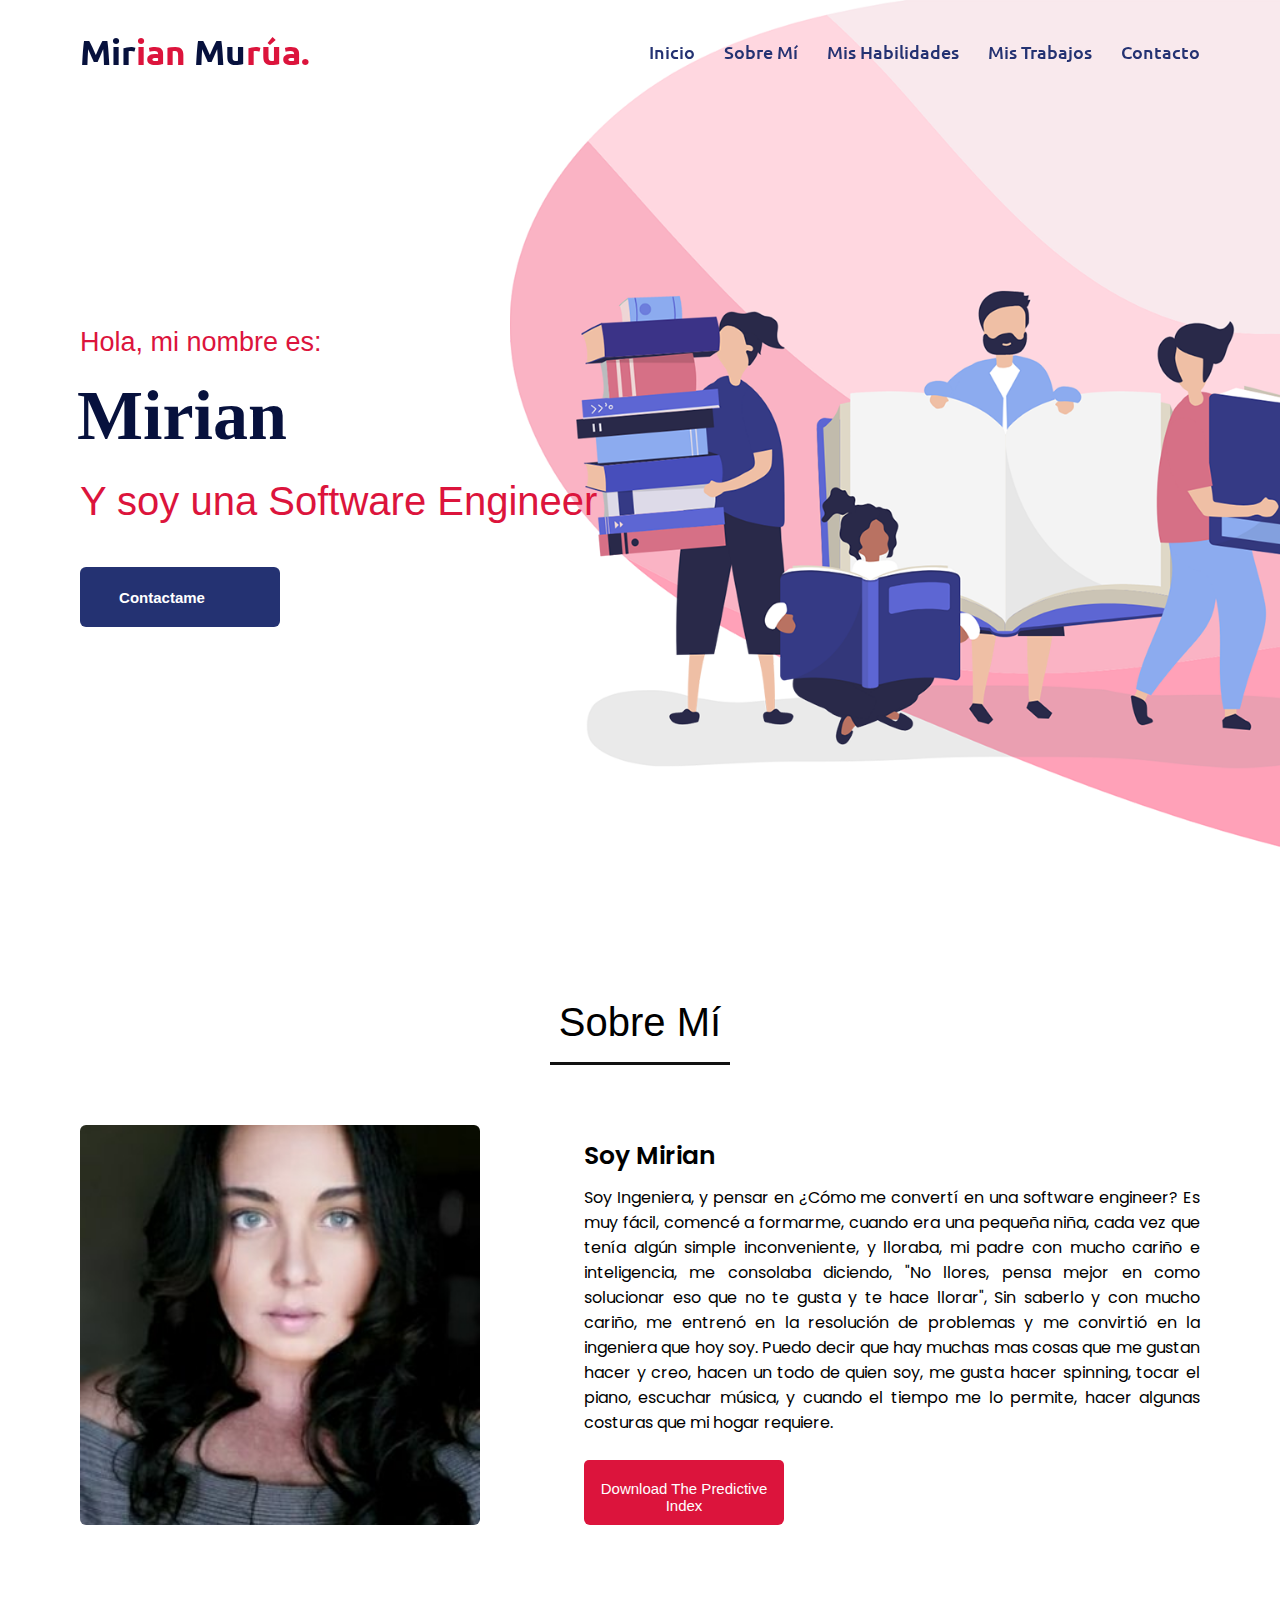
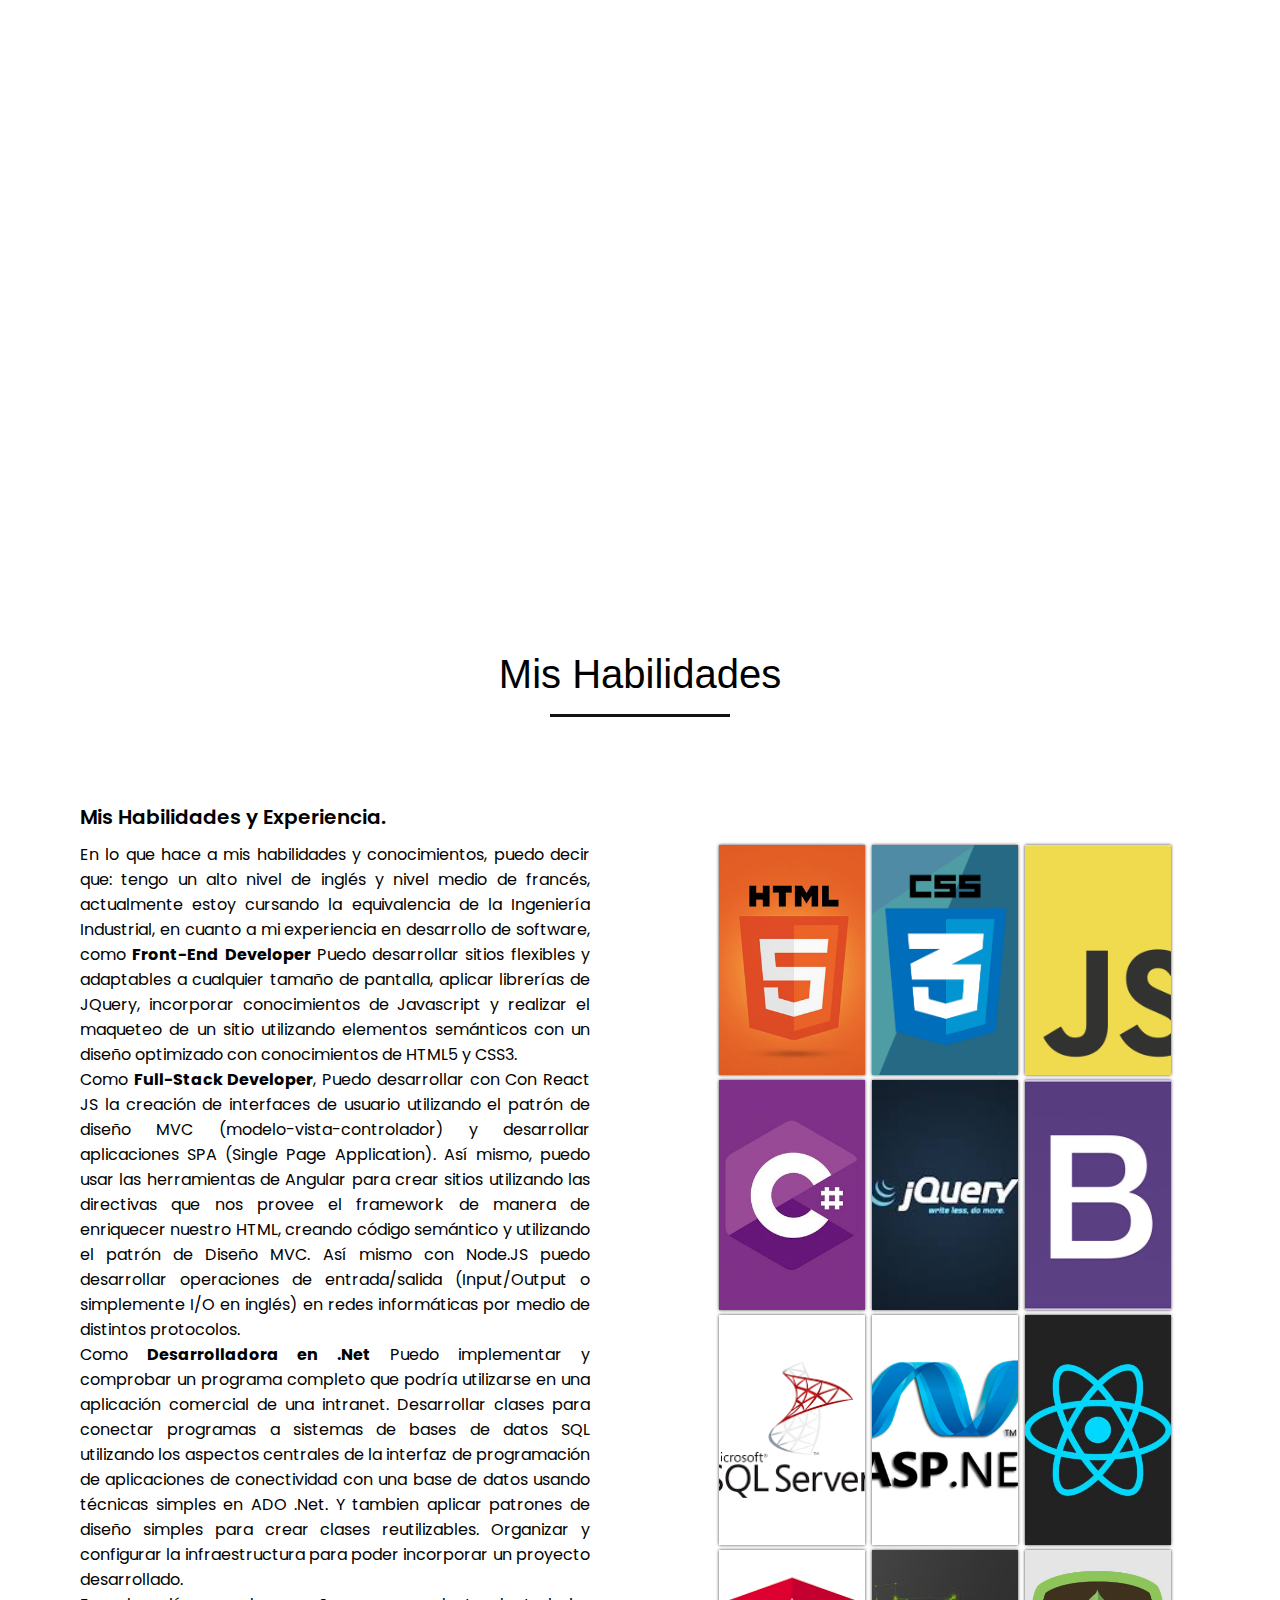
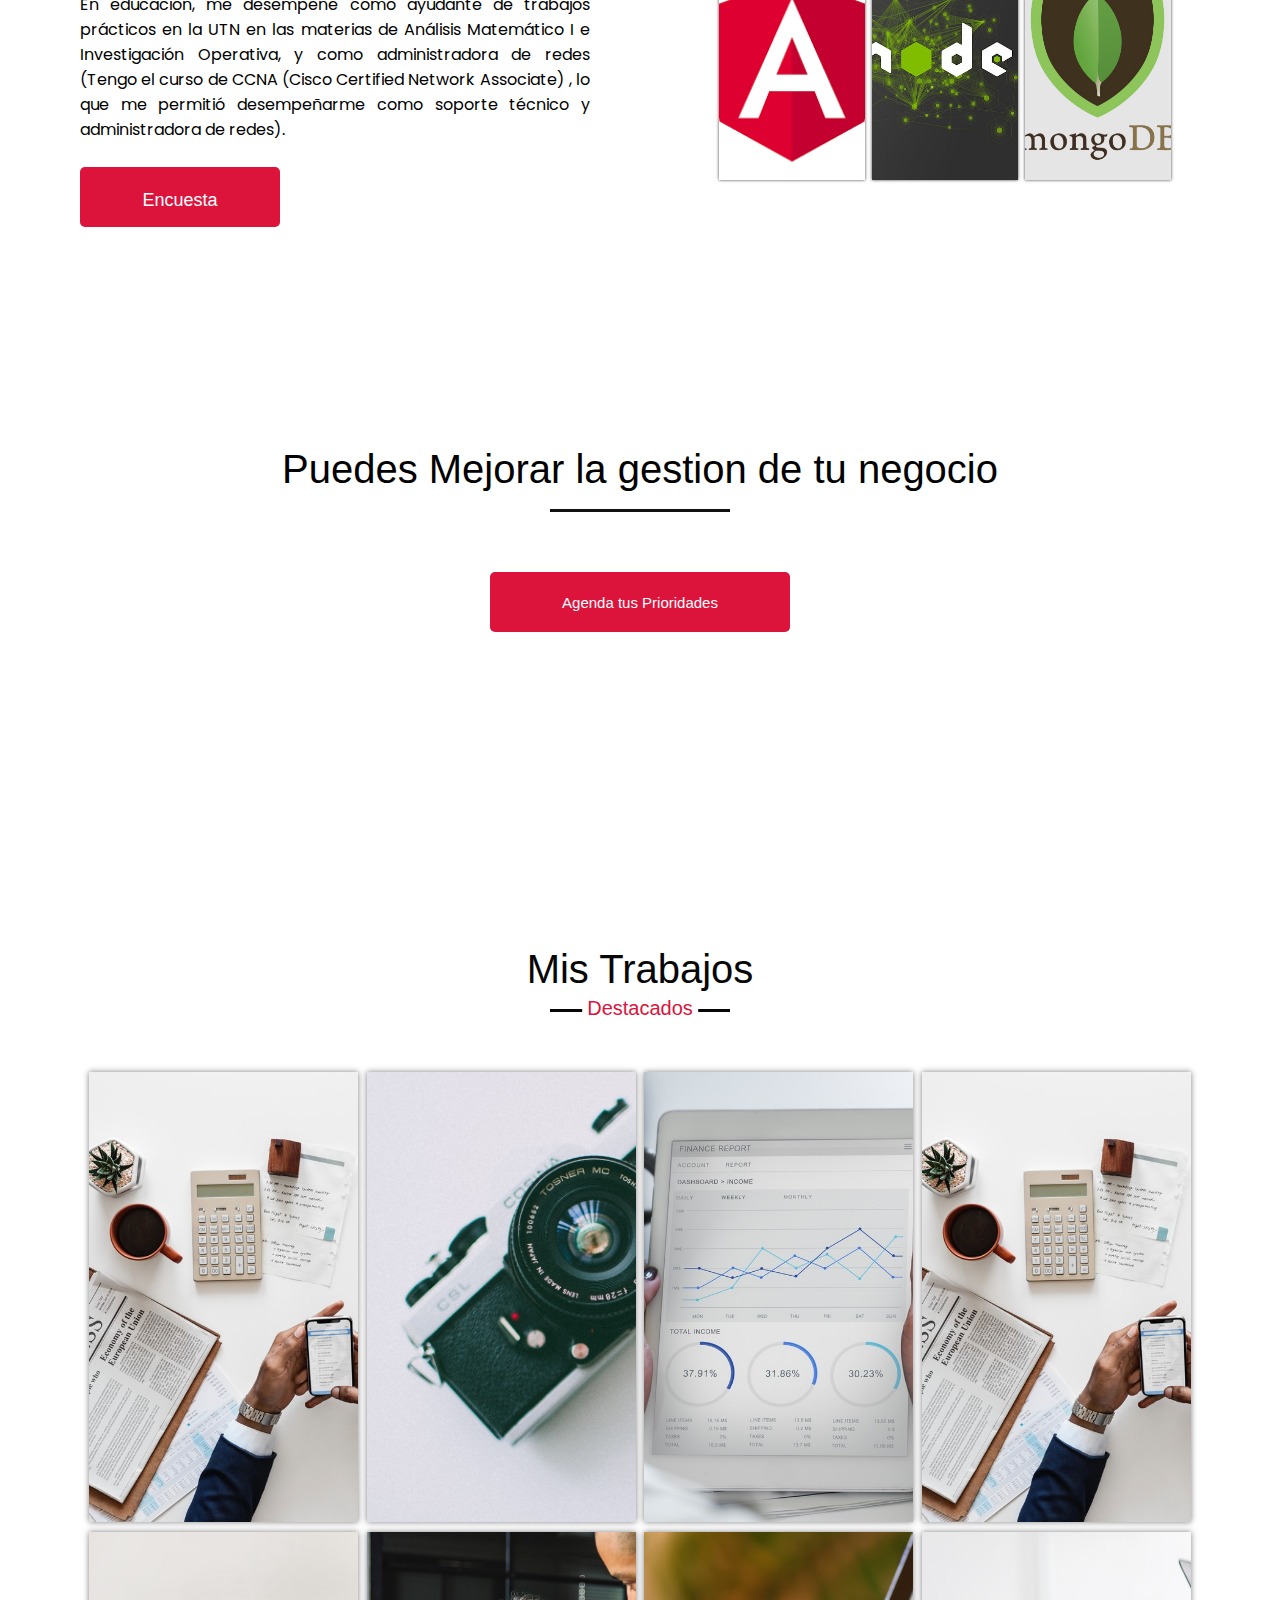
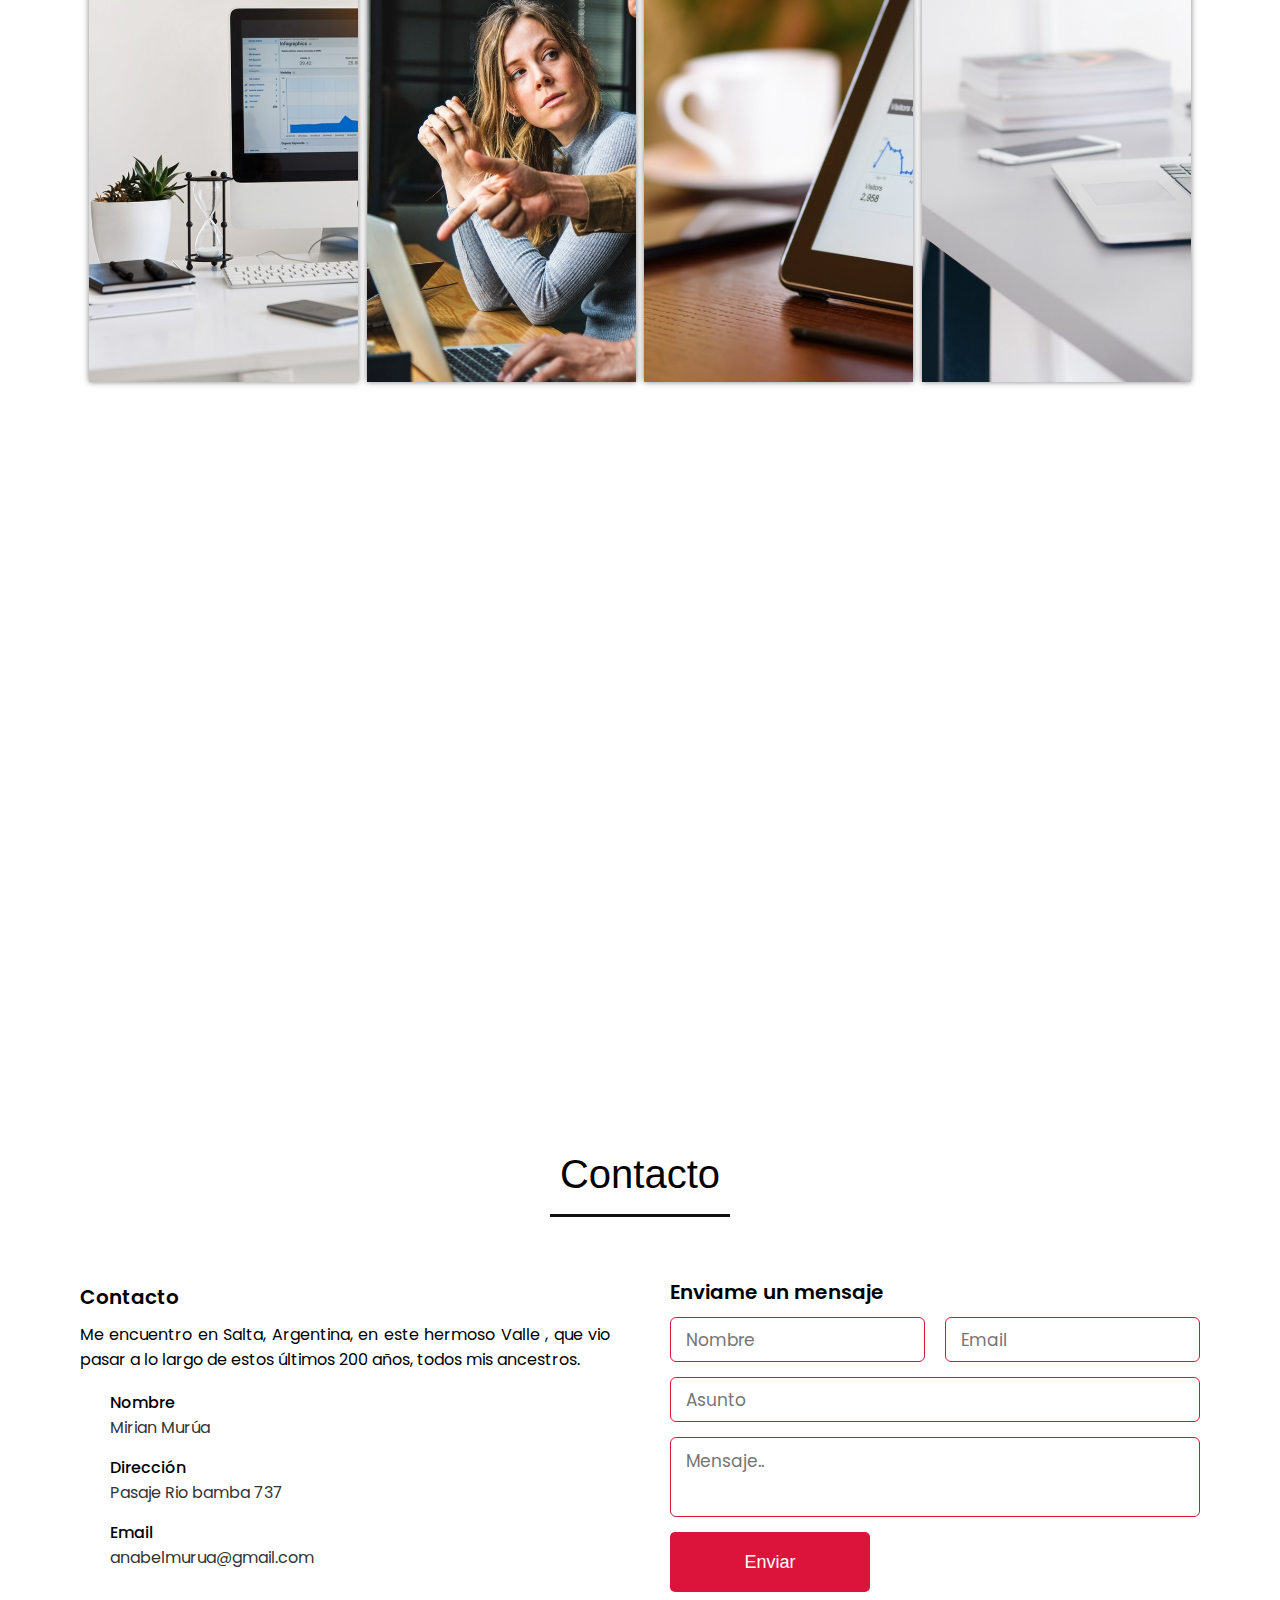
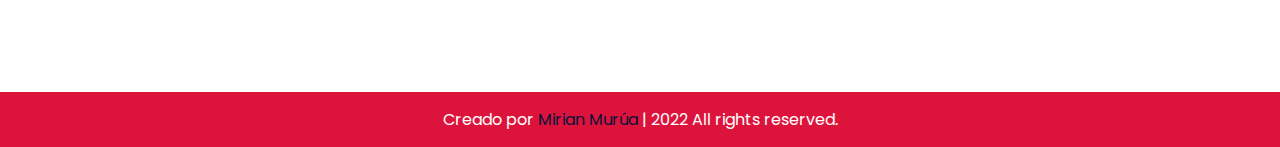
==== commit 86cbfb3e: "Update index.html" ====
--- a/index.html
+++ b/index.html
@@ -28,6 +28,7 @@
             <ul class="menu">
                 <li><a href="#home" class="menu-btn">Inicio</a></li>
                 <li><a href="#about" class="menu-btn">Sobre Mí</a></li>
+                <li><a href="#skills" class="menu-btn">Mis Habilidades</a></li>
 
 
                 <li><a href="#teams" class="menu-btn">Mis Trabajos</a></li>
@@ -178,42 +179,9 @@
         </div>
     </section>
 
-    <section class="services2" id="">
-        <div class="max-width">
-            <h2 class="title">Bienvenido a mi Web Site</h2>
-            <div class="serv-content">
-                <div id="Servicios">
-
-                    <video src="img/Electronics - 5364.mp4" id="mivideo"></video>
-                    <div id="botonera">
-                        <nav id="botonera_video">
-                            <ul>
-                                <li><a href="#Servicios" id="atras" onclick="saltar(-5)"><span
-                                            class="icon-fast-backward"></span></a></li>
-                                <li><a href="#Servicios" id="reproducir" onclick="reproducir()"><span
-                                            class="icon-play"></span></a></li>
-                                <li><a href="#Servicios" id="frenar" onclick="detener()"><span
-                                            class="icon-stop"></span></a></li>
-
-                                <li><a href="#Servicios" id="adelante" onclick="saltar(5)"><span
-                                            class="icon-fast-forward"></span></a></li>
-
-                            </ul>
-
-                        </nav>
-                    </div>
-                </div>
-            </div>
-        </div>
-    </section>
-
-    <div id="gestion2">
-        <section class="about1" id="about">
-            <div class="max-width">
-                <h2></h2>
-            </div>
-        </section>
-    </div>
+    
+
+   
 
     <section class="about" id="about">
         <div class="max-width">
@@ -235,83 +203,24 @@
                         algunas costuras que mi hogar requiere.</p><br>
 
                     <div class="btn-box2">
-                        <button><a href="MirianMurua.pdf" class="btn-box2" download=MirianMuruaCV.pdf id="">Download
-                                CV</a></button>
-                    </div>
+                        <button><a href="Behavioral Report.pdf" class="btn-box2" download=MirianMuruaCV.pdf id="">Download The Predictive Index
+                        </a></button>
+                        <!--<button><a href="Mirian Murua.pdf" class="btn-box2" download=MirianMuruaCV.pdf id="">Download
+                                CV</a></button>-->
+                                
+                    </div>
+                    
 
                 </div>
             </div>
         </div>
     </section>
-
-    <section class="services" id="services">
-        <div class="max-width">
-            <h2 class="title">Servicios</h2>
-            <div class="serv-content">
-                <div class="card">
-                    <div class="box">
-                        <img src="img/testing.png" class="" style="width: 190px; height: 190px;" alt="">
-                        <div class="text">Sistemas de Gestion</div>
-                        <p>Con un conjunto de reglas y principios relacionados entre sí de forma ordenada, podre
-                            contribuir a la gestión de procesos generales y específicos de su organización.</p>
-                    </div>
-                </div>
-                <div class="card">
-                    <div class="box">
-                        <img src="img/pic-3.png" class="" style="width: 190px; height: 190px;" alt="">
-                        <div class="text">Optimizaciones</div>
-                        <p>Estableceré un proceso mediante el cual mejorará el rendimiento de la actividades y procesos
-                            de su organización, evitando así la pérdida de tiempo y de datos.</p>
-                    </div>
-                </div>
-                <div class="card">
-                    <div class="box">
-                        <img src="img/coding.png" class="" style="width: 190px; height: 190px;" alt="">
-                        <div class="text">Diseño Webs</div>
-                        <p>Mediante El diseño web, podrá aumentar la eficiencia de su sitio como canal de comunicación
-                            que le brindará contacto directo con el consumidor de su contenidos.</p>
-                    </div>
-                </div>
-                <div class="card">
-                    <div class="box">
-                        <img src="img/computer.png" class="" style="width: 190px; height: 190px;" alt="">
-                        <div class="text">Código Limpio</div>
-                        <p> Con esto me refiero al estilo de desarrollo centrado en el lector, obtendra un software que
-                            sea fácil de leer, escribir y mantener.</p>
-                    </div>
-                </div>
-                <div class="card">
-                    <div class="box">
-                        <img src="img/customer.png" class="" style="width: 140px; height: 140px;" alt="">
-                        <div class="text">Soporte Inmediato</div>
-                        <p>Tendrá asistencia técnica y soporte técnico inmediato para que puedan hacer uso de su sistema
-                            o servicios de la mejor manera. La finalidad es ayudarlo a que puedan resolver cualquier
-                            problemas.</p>
-                    </div>
-                </div>
-                <div class="card">
-                    <div class="box">
-                        <img src="img/cloud-service.png" class="" style="width: 95px; height: 95px;" alt="">
-                        <div class="text">Webs Services</div>
-                        <p>Mediante esta tecnología que utiliza un conjunto de protocolos y estándares, usted podrá
-                            intercambiar datos entre distintas aplicaciones de software desarrolladas en lenguajes de
-                            programación diferentes, y ejecutadas sobre cualquier plataforma.</p>
-                    </div>
-                </div>
-            </div>
-        </div>
-        </div>
-    </section>
-
+    
     <div id="gestion3">
         <section class="about1" id="about">
             <div class="max-width">
                 <h2></h2>
             </div>
-
-
-
-
         </section>
     </div>
 
@@ -485,7 +394,7 @@
                     <div class="hover-galeria">
                         <div id="proyecto1"> <a href="https://mirianmurua.000webhostapp.com/Murua_TFB/Index.html#home"
                                 target="blank"><img src="img/foreign.png" alt=""></a></div><br>
-                        <p>Proyecto en Boostrapt con HTML, CSS y JavaScript</p><br>
+                        <p>Portfolio en Boostrapt con HTML, CSS y JavaScript</p><br>
                         <div id="proyecto1"> <a
                                 href="https://github.com/MirianAnabelMurua/Proyecto-en-Boostrapt-con-HTML-CSS-y-JavaScript"
                                 target="blank"><img src="img/github (1).png" alt=""></a></div><br>
@@ -495,7 +404,7 @@
                     <img src="img/img2.jpg" style="width: 500px; height: 450px;" alt="">
                     <div class="hover-galeria">
                         <div id="proyecto1"> <a href="" target="blank"><img src="" alt=""></a></div><br>
-                        <p>Proyecto en .React.JS con Firebase</p><br>
+                        <p>Ecommerce en React.JS con Firebase</p><br>
                         <div id="proyecto1"> <a href="https://github.com/MirianAnabelMurua/React_Firebase"
                                 target="blank"><img src="img/github (1).png" alt=""></a></div><br>
                     </div>
@@ -504,7 +413,7 @@
                     <img src="img/img3.jpg" class="" style="width: 500px; height: 450px;" alt="">
                     <div class="hover-galeria">
                         <div id="proyecto1"> <a href="" target="blank"><img src="" alt=""></a></div><br>
-                        <p>Proyecto en Angular con jsonfy</p><br>
+                        <p>Ecommerce en Angular con jsonfy</p><br>
                         <div id="proyecto1"> <a href="https://github.com/MirianAnabelMurua/Angular-Jsonfy"
                                 target="blank"><img src="img/github (1).png" alt=""></a></div><br>
                     </div>
@@ -514,7 +423,7 @@
                     <div class="hover-galeria">
                         <div id="proyecto1"> <a href="Certificado2.html"
                                 target="blank"><img src="img/foreign.png" alt=""></a></div><br>
-                        <p>Proyecto Ventas en C#, SQLServer</p>
+                        <p>Sistema de Ventas en C#, SQLServer</p>
                         <br</div><br>
                             <div id="proyecto1"> <a href="https://github.com/MirianAnabelMurua/Ventas"
                                     target="blank"><img src="img/github (1).png" alt=""></a></div><br>
@@ -560,82 +469,7 @@
         </div>
 
     </section>
-
-    <section class="contact" id="">
-        <div class="max-width">
-            <h2 class="title">¿Que Dicen Mis Clientes?</h2>
-            <div class="wrapper">
-                <div class="box">
-                    <i class="fas fa-quote-left quote"></i>
-                    <p>Contar con el profesionalismo brindado ha sido para mí un verdadero apoyo, son expertos en
-                        reparaciones de la plataforma WordPress, además de ser honestos, confiables y siempre dispuestos
-                        a dar lo mejor de sí mismo y más. Lo recomiendo desde el corazón porque su apoyo a sido una
-                        pieza importante en mis desarrollos</p>
-                    <div class="content">
-                        <div class="info">
-                            <div class="name">Francisco Arisa</div>
-                            <div class="job">Front End Developer </div>
-                            <div class="stars">
-                                <i class="fas fa-star"></i>
-                                <i class="fas fa-star"></i>
-                                <i class="far fa-star"></i>
-                                <i class="far fa-star"></i>
-                                <i class="far fa-star"></i>
-                            </div>
-                        </div>
-                        <div class="image">
-                            <img src="img/profile-1.jpeg" alt="">
-                        </div>
-                    </div>
-                </div>
-                <div class="box">
-                    <i class="fas fa-quote-left quote"></i>
-                    <p>Yo los recomiendo porque son muy serios y eso para mi es lo más importante, pero además
-                        solucionan cualquier duda que tenga con rapidez y eficacia. Son muy eficientes y el trato que
-                        tienen hacia nosotros es directo y muy agradable y eso también es muy importante. Se toman su
-                        trabajo con seriedad y nos ayudan en cada momento.</p>
-                    <div class="content">
-                        <div class="info">
-                            <div class="name">Oscar Cartta</div>
-                            <div class="job"> Front End Developer </div>
-                            <div class="stars">
-                                <i class="fas fa-star"></i>
-                                <i class="fas fa-star"></i>
-                                <i class="fas fa-star"></i>
-                                <i class="far fa-star"></i>
-                                <i class="far fa-star"></i>
-                            </div>
-                        </div>
-                        <div class="image">
-                            <img src="img/profile-2.jpg" alt="">
-                        </div>
-                    </div>
-                </div>
-                <div class="box">
-                    <i class="fas fa-quote-left  quote"></i>
-                    <p>Siempre nos atiende de manera cordial y eficiente, solucionando nuestras inquietudes y ocupándose
-                        de revolver los problemas que escapan de nuestras manos por falta de conocimiento. Realmente es
-                        agradable recibir un trato servicial, en la solución de nuestras inquietudes. Su servicio es
-                        excelente en Diseño Web.</p>
-                    <div class="content">
-                        <div class="info">
-                            <div class="name">Claudia Peréz</div>
-                            <div class="job">Front End Developer</div>
-                            <div class="stars">
-                                <i class="fas fa-star"></i>
-                                <i class="fas fa-star"></i>
-                                <i class="fas fa-star"></i>
-                                <i class="fas fa-star"></i>
-                                <i class="far fa-star"></i>
-                            </div>
-                        </div>
-                        <div class="image">
-                            <img src="img/profile-3.jpeg" alt="">
-                        </div>
-                    </div>
-                </div>
-            </div>
-    </section>
+    
     <section class="home2" id="home">
         <div class="max-width">
             <div class="home-content">
@@ -700,7 +534,7 @@
     </section>
 
     <footer>
-        <span>Creado por <a href="">Mirian Murúa</a> | <span class="far fa-copyright"></span> 2021 All rights
+        <span>Creado por <a href="">Mirian Murúa</a> | <span class="far fa-copyright"></span> 2022 All rights
             reserved.</span>
     </footer>
     <script src="js/controles.js"></script>
@@ -712,4 +546,4 @@
     <script src="js/citas.js"></script>
 </body>
 
-</html>+</html>
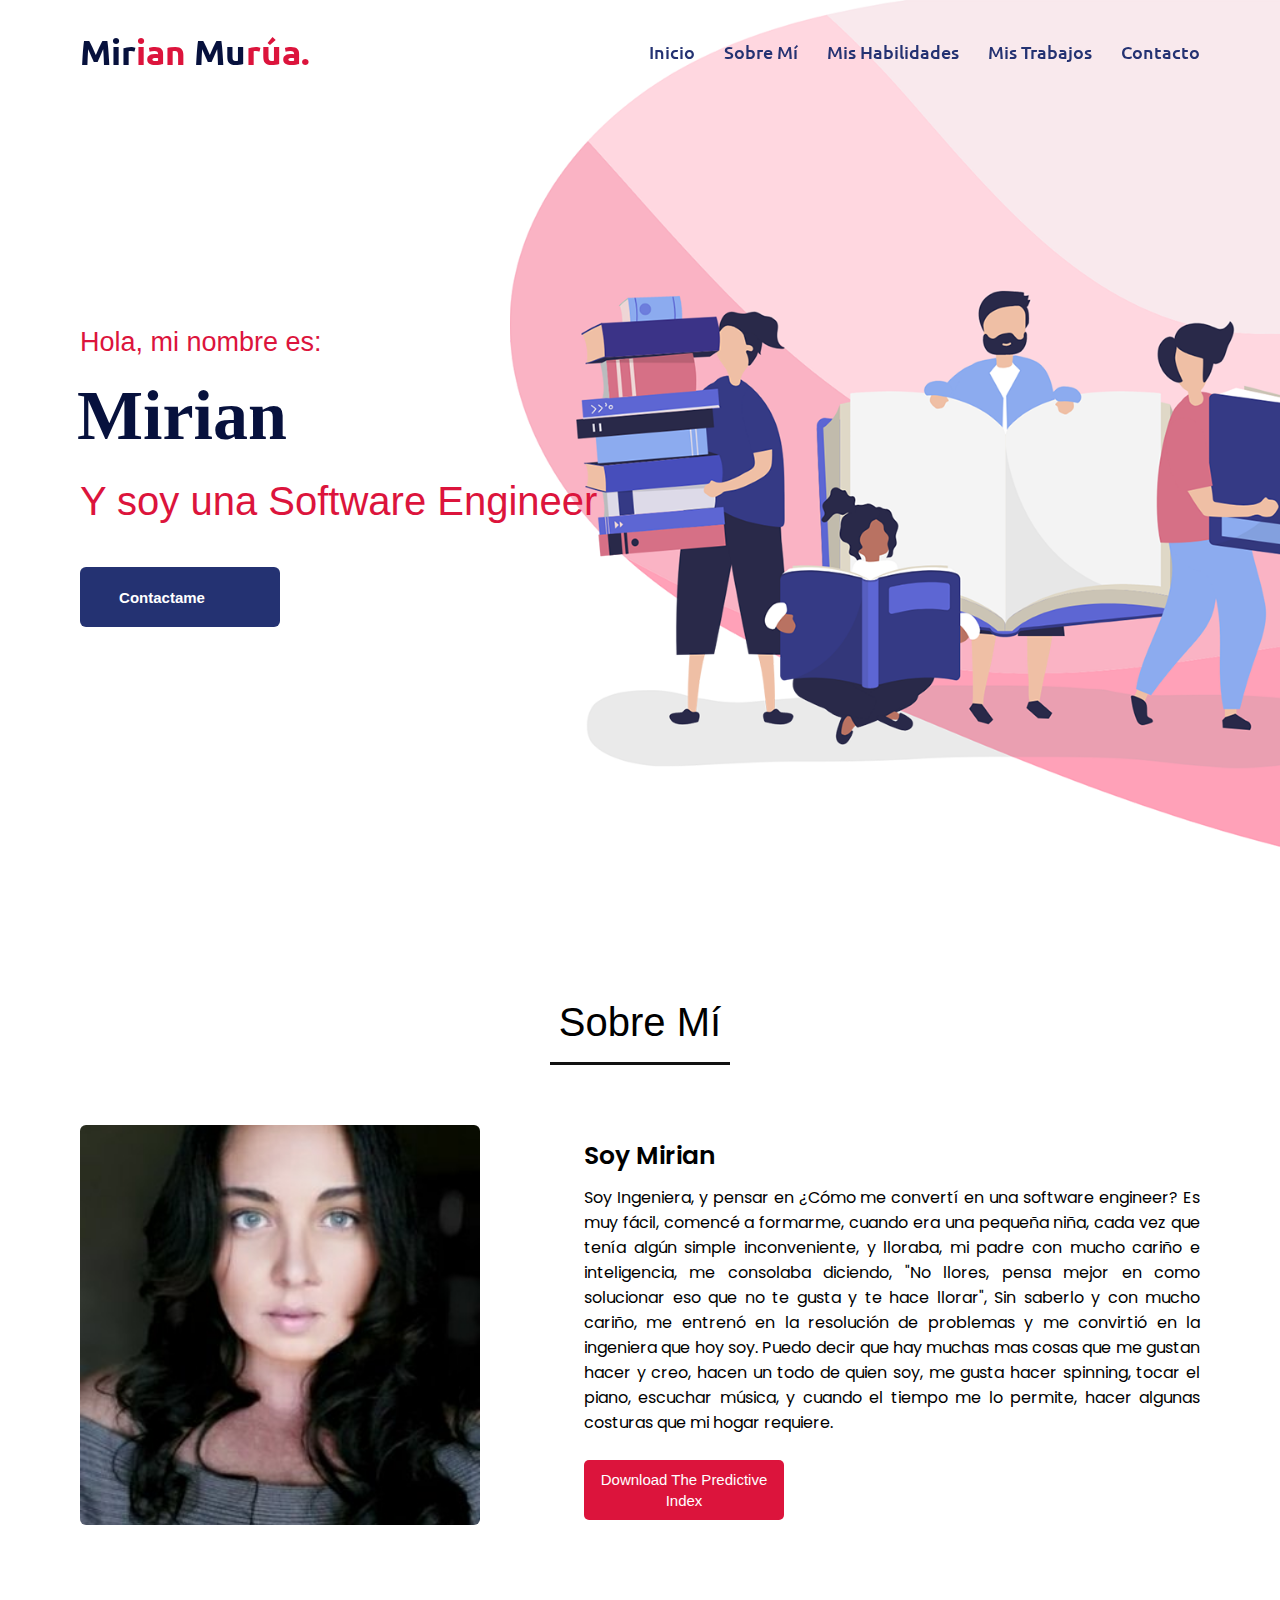
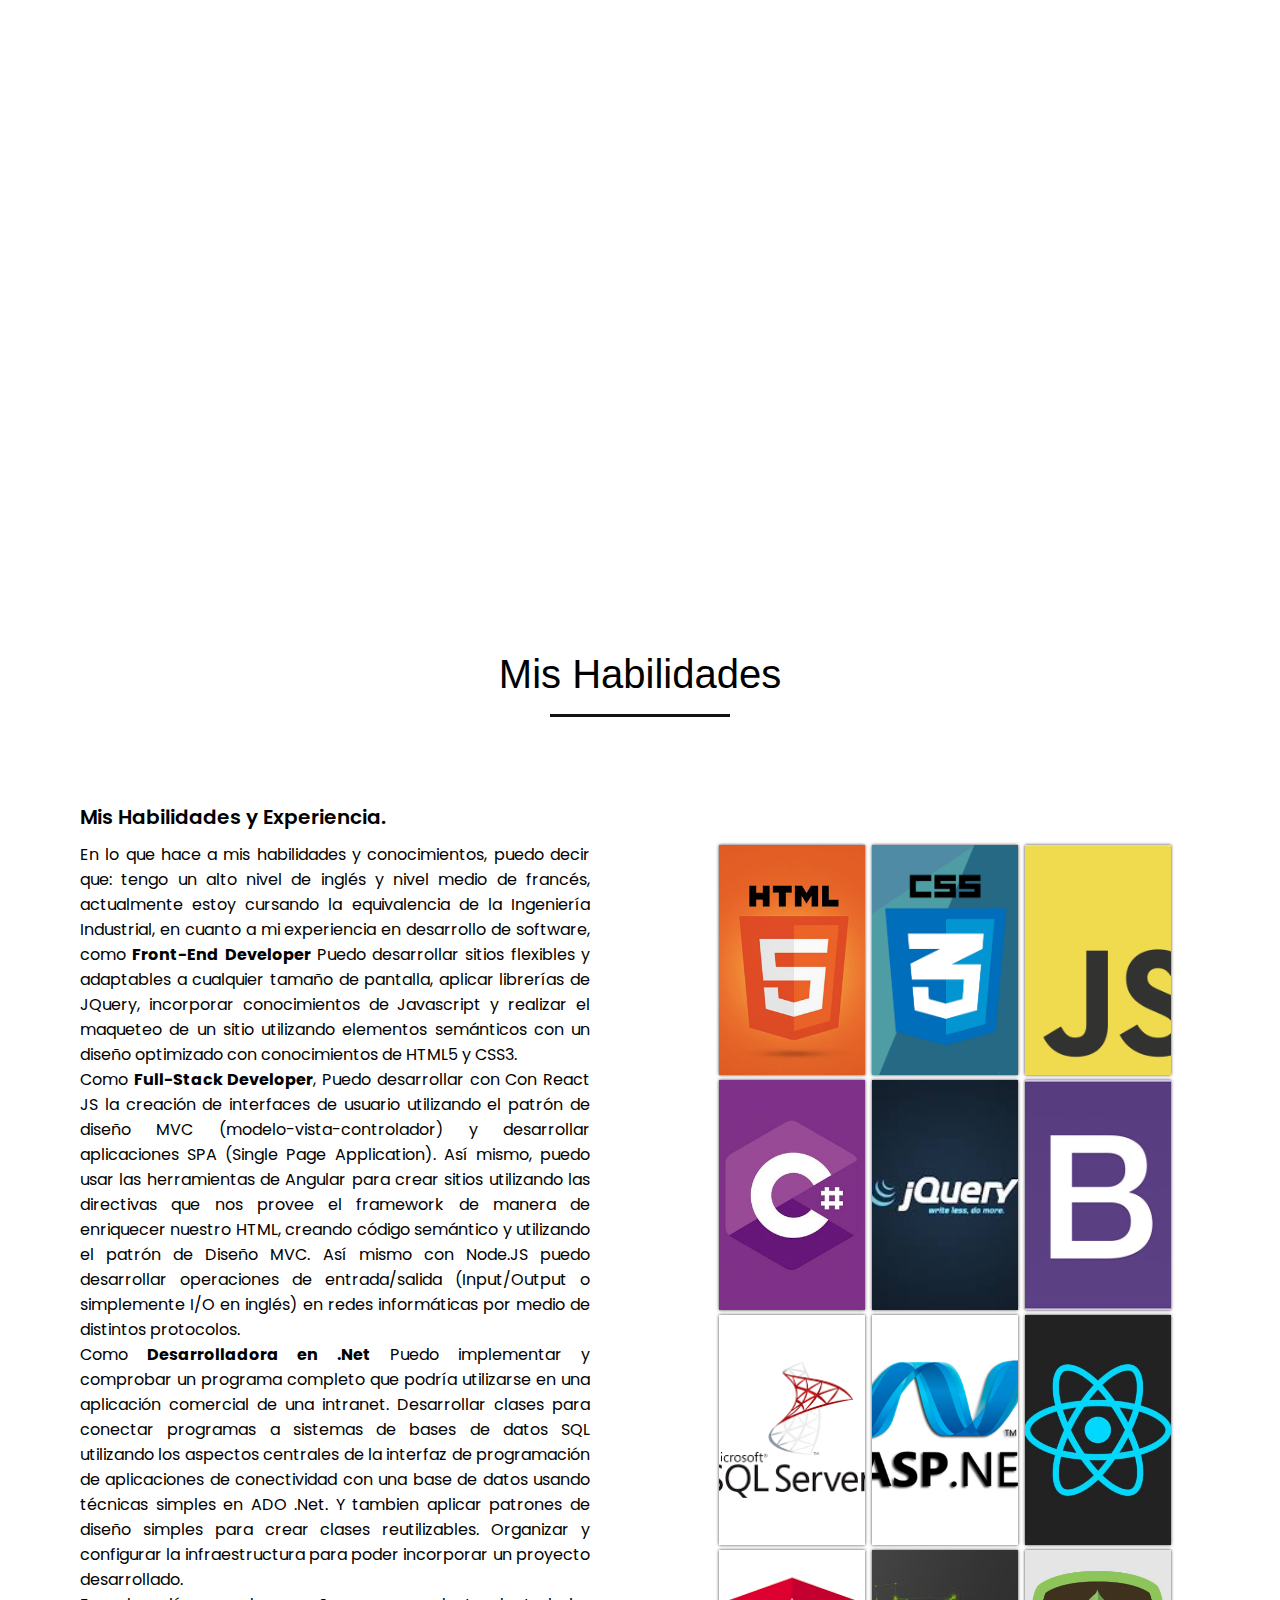
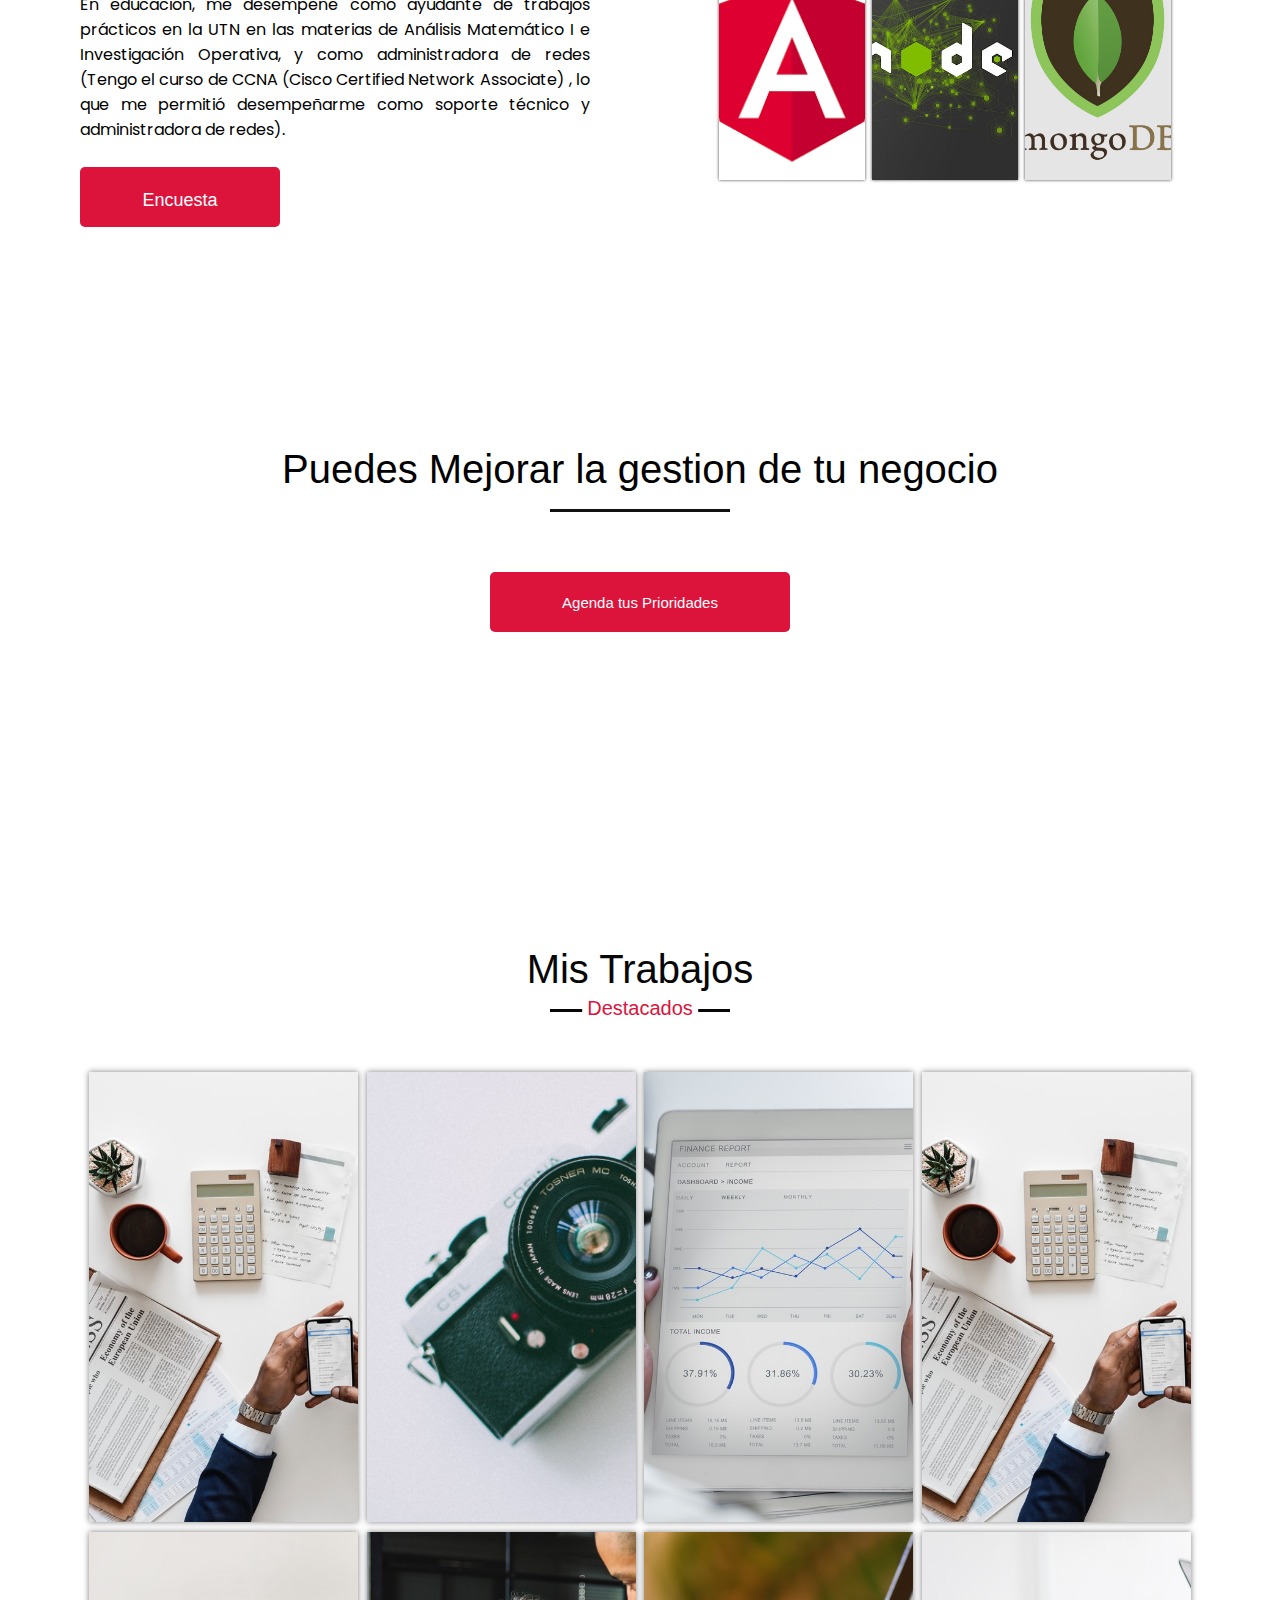
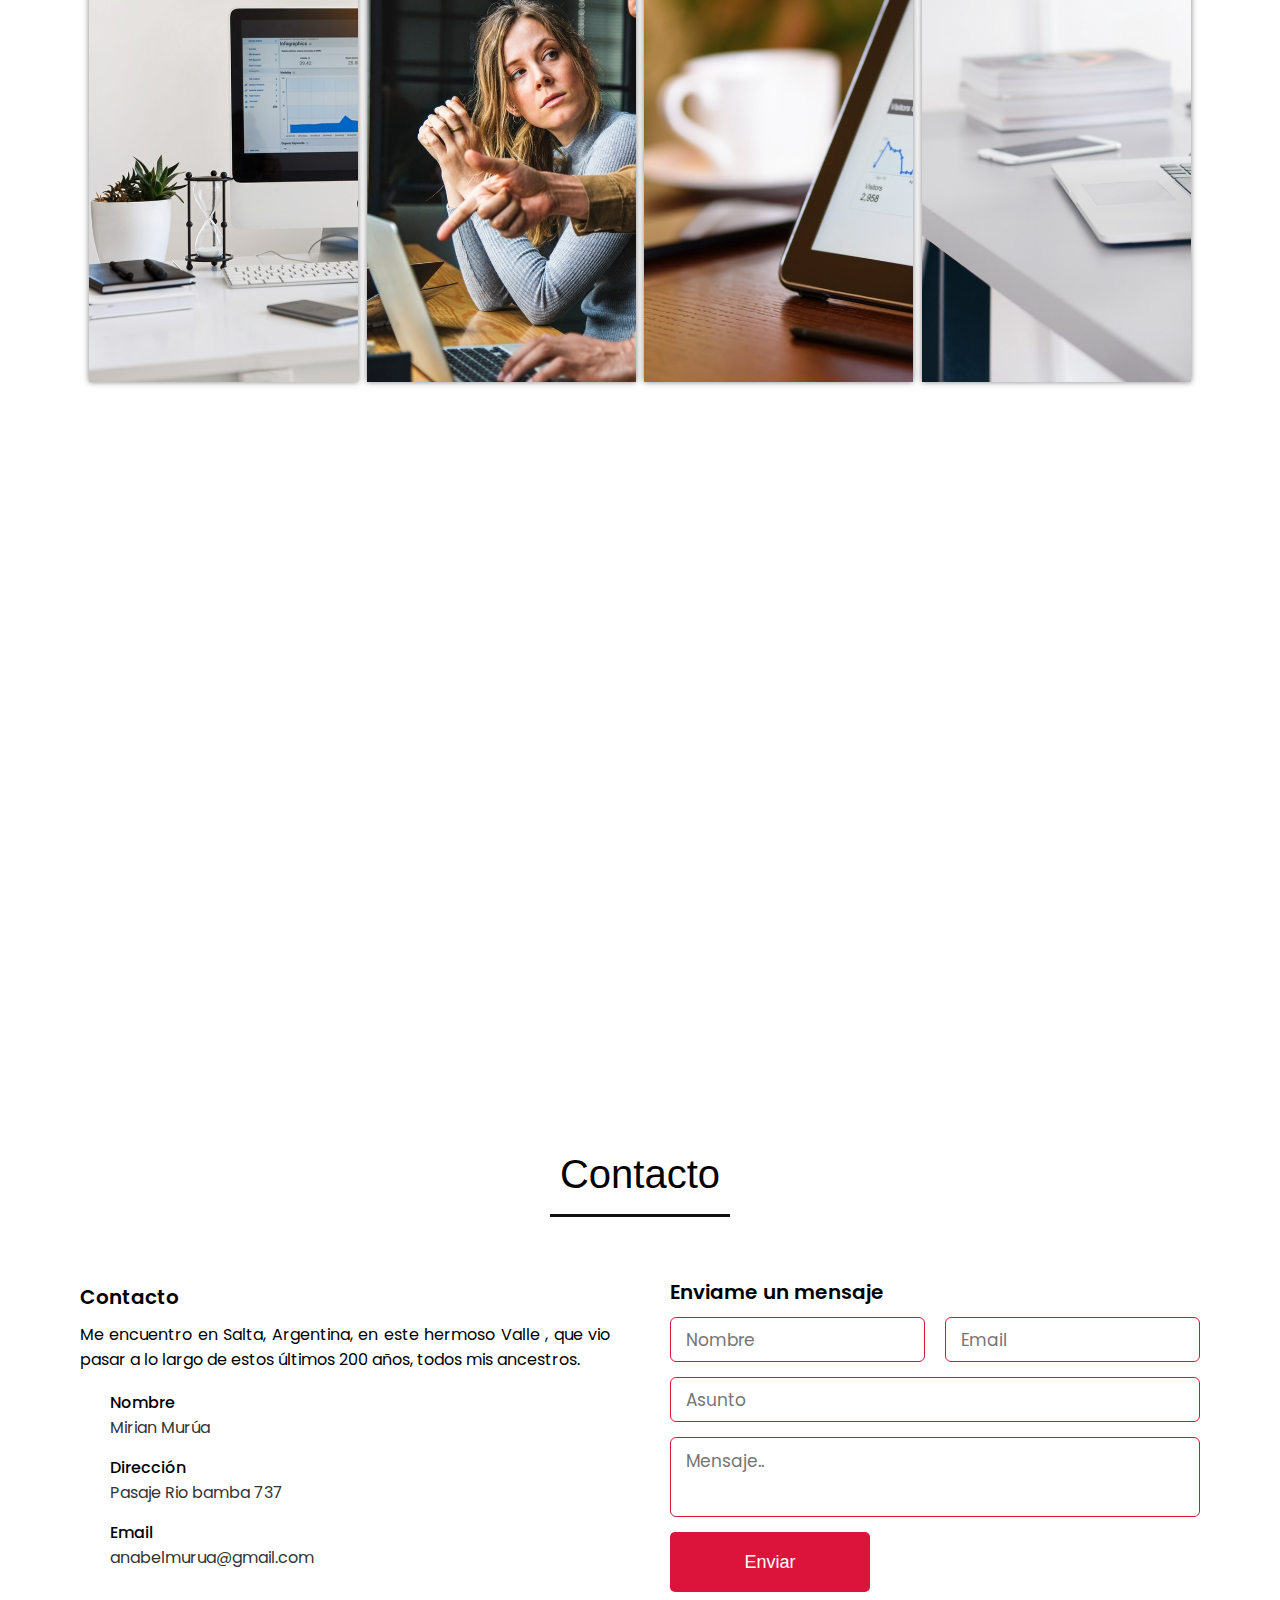
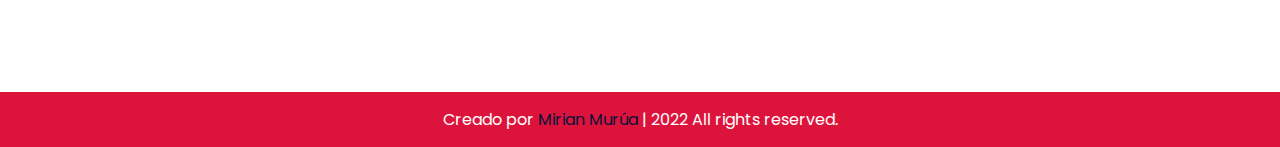
==== commit a2ffbfcc: "Update index.html" ====
--- a/index.html
+++ b/index.html
@@ -203,7 +203,7 @@
                         algunas costuras que mi hogar requiere.</p><br>
 
                     <div class="btn-box2">
-                        <button><a href="Behavioral Report.pdf" class="btn-box2" download=MirianMuruaCV.pdf id="">Download The Predictive Index
+                        <button><a href="Behavioral Report.pdf" class="btn-box2" download=Report.pdf id="">Download The Predictive Index
                         </a></button>
                         <!--<button><a href="Mirian Murua.pdf" class="btn-box2" download=MirianMuruaCV.pdf id="">Download
                                 CV</a></button>-->
--- a/css/estilos.css
+++ b/css/estilos.css
@@ -289,7 +289,7 @@
 .about .about-content .right p {
   text-align: justify;
 }
-.about .about-content .right a {
+.about .about-content .right.btn-box2 a {
   display: inline-block;
   background:   crimson;
   color: #fff;
@@ -298,8 +298,11 @@
   border-radius: 6px;
   border: 2px solid c  crimson;
   transition: all 0.3s ease;
-  font-family: "Raleway", sans-serif;
-}
+  font-family: "Raleway", sans-serif; 
+  
+}
+
+
 .about .about-content .right a:hover {
   color:   white;
   background: none;
@@ -891,8 +894,8 @@
   top: 0;
   width: 100%;
   height: 100%;
-  background: rgba(0, 0, 0, 0.452);
-  margin-top: 35px;
+  background: rgba(228, 165, 175, 0.637);
+  margin-top: 0px;
 }
 
 .contenido-modal {
@@ -999,18 +1002,14 @@
     margin-left: 0;
   }
   .contenido-modal {
-    width: 90%;
-   
+    width: 90%;   
   }
   .modal-body{
     margin-left: 7px;
-
   }
   .modal-body,
   .col p {
-    margin-left: 7px;
-    
-    
+    margin-left: 7px;    
   }
   .modal-body,
   .redes-s {
@@ -1159,7 +1158,7 @@
   border: 2px solid #fff;
 }
 .wrapper .box:hover{
-  background-color: rgb(91, 133, 212);
+  background-color: rgb(34, 35, 36);
 }
 .box:hover .content .image img {
   border-color: crimson;
@@ -1176,7 +1175,6 @@
     width: 100%;
   }
 }
-
 /* botones*/
 
 .skills .left.button.btn-box2 a {
@@ -1195,10 +1193,21 @@
   transition: all 0.3s ease;
  
 }
-.btn-box2.button button a{
-  margin-top: 30px;
+.btn-box2.button {
+  margin-top: 10px;
+  
 }
 .skills-content.column-left .btn-box2 a:hover{
+  color:   crimson;
+  background: none;
+  border: none;
+}
+
+.btn-box10.button a {
+  margin-top: 10px;
+  
+}
+.skills-content.column-left .btn-box10 a:hover{
   color:   crimson;
   background: none;
   border: none;
@@ -1281,6 +1290,7 @@
   border-radius: 5px;
   font-size: 18px;
   font-family: "Raleway", sans-serif;
+  
 }
 
 .btn-box button:before {
@@ -1391,6 +1401,33 @@
   transition: opacity 0.3s ease-in-out;
   animation: animate 20s linear infinite;
 }
+.btn-box10 button:before {
+  position: absolute;
+  content: "";
+  top: -2px;
+  left: -2px;
+  height: calc(100% + 4px);
+  width: calc(100% + 4px);
+  border-radius: 5px;
+  z-index: -1;
+  opacity: 0;
+  filter: blur(5px);
+  background: linear-gradient(
+    45deg,
+    #ff0000,
+    #ff7300,
+    #fffb00,
+    #48ff00,
+    #00ffd5,
+    #002bff,
+    #7a00ff,
+    #ff00c8,
+    #ff0000
+  );
+  background-size: 400%;
+  transition: opacity 0.3s ease-in-out;
+  animation: animate 20s linear infinite;
+}
 .textos button:hover:before {
   opacity: 1;
 }
@@ -1425,6 +1462,15 @@
   background: none;
 }
 .btn-box2 button:hover:active:before {
+  filter: blur(2px);
+}
+.btn-box10 button:hover:before {
+  opacity: 1;
+}
+.btn-box10 button:hover:active {
+  background: none;
+}
+.btn-box10 button:hover:active:before {
   filter: blur(2px);
 }
 
